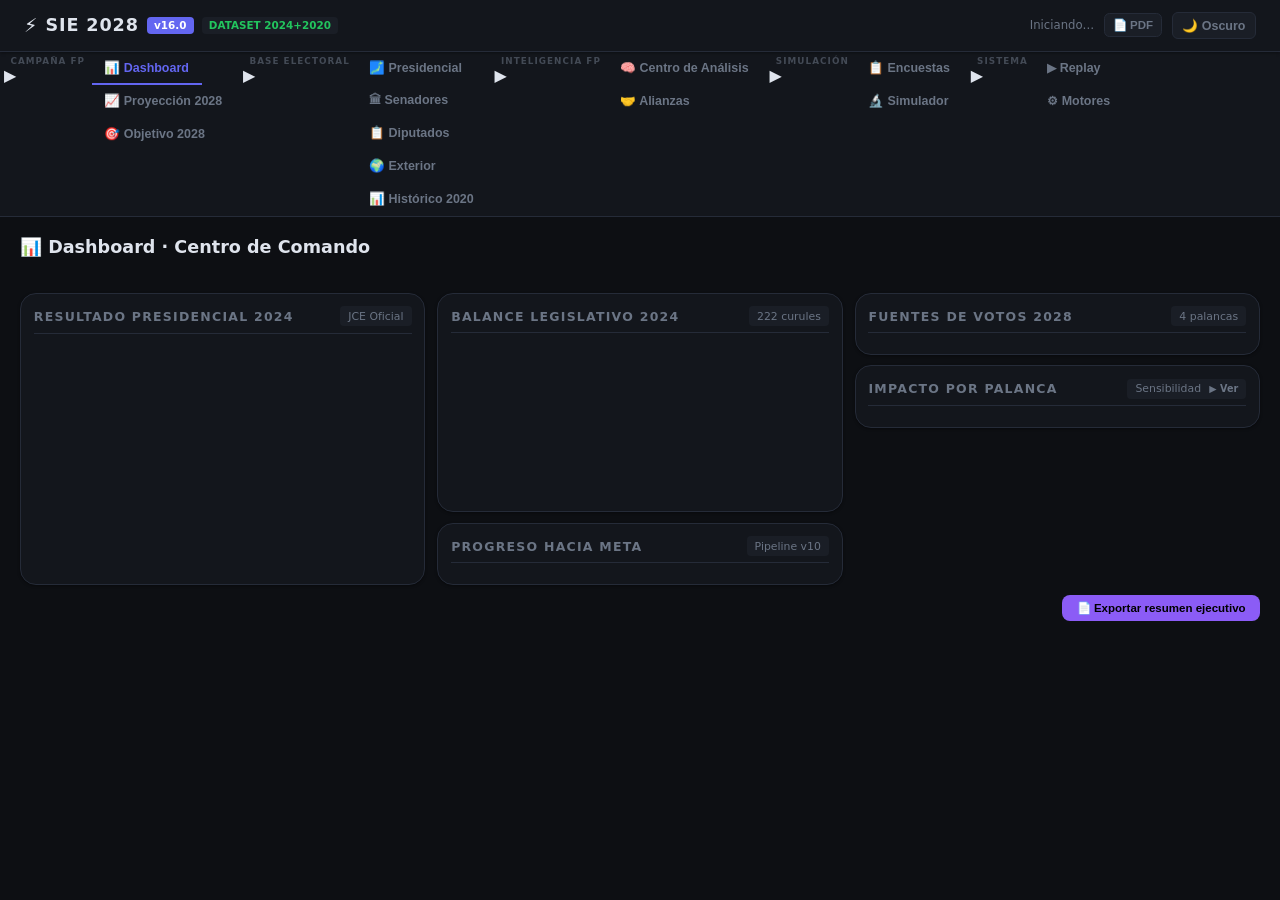
==== index.html @ 96a8cc4e "Add files via upload" ====
<!DOCTYPE html>
<html lang="es">
<head>
<meta charset="utf-8"/>
<meta name="viewport" content="width=device-width,initial-scale=1"/>
<title>SIE 2028 v12.0 · Sistema Inteligencia Electoral</title>
<link rel="stylesheet" href="./assets/css/styles.css"/>

  <style>
    .intel-panel { animation: fadeIn .2s ease; }
    @keyframes fadeIn { from { opacity:0; transform:translateY(4px); } to { opacity:1; transform:translateY(0); } }
    .dash-arr { font-size:.6rem; margin-left:.3rem; }
  </style>
</head>
<body>

<header class="topbar">
  <div class="brand">
    <span style="font-size:1.2rem">⚡</span>
    <span class="brand-name">SIE 2028</span>
    <span class="badge">v16.0</span>
    <span class="badge-ds">DATASET 2024+2020</span>
  </div>
  <div style="display:flex;gap:.6rem;align-items:center">
    <span id="sys-status" style="font-size:.73rem;color:var(--muted)">Iniciando…</span>
        <button onclick="window.siePDF&&window.siePDF()" title="Exportar resumen ejecutivo PDF" style="background:var(--bg3);border:1px solid var(--border);color:var(--muted);padding:.25rem .5rem;border-radius:.35rem;cursor:pointer;font-size:.72rem;font-weight:600;transition:all .15s" onmouseover="this.style.color='var(--fp)';this.style.borderColor='var(--fp)'" onmouseout="this.style.color='var(--muted)';this.style.borderColor='var(--border)'">📄 PDF</button>
    <button class="theme-toggle" id="btn-theme" onclick="toggleTheme()">🌙 Oscuro</button>
  </div>
</header>

<div class="app-shell">

<!-- NAV COLAPSABLE -->
<nav class="nav" id="main-nav">

  <div class="nav-group" id="grp-campana">
    <div class="nav-group-hdr" onclick="toggleGroup('grp-campana')">
      <span class="nav-group-label">Campaña FP</span>
      <span class="nav-arrow">▶</span>
    </div>
    <div class="nav-items">
      <button class="nav-btn active" data-view="dashboard">📊 Dashboard</button>
      <button class="nav-btn" data-view="proyeccion">📈 Proyección 2028</button>
      <button class="nav-btn" data-view="objetivo">🎯 Objetivo 2028</button>
    </div>
  </div>

  <div class="nav-group" id="grp-base">
    <div class="nav-group-hdr" onclick="toggleGroup('grp-base')">
      <span class="nav-group-label">Base Electoral</span>
      <span class="nav-arrow">▶</span>
    </div>
    <div class="nav-items">
      <button class="nav-btn" data-view="presidencial">🗾 Presidencial</button>
      <button class="nav-btn" data-view="senadores">🏛 Senadores</button>
      <button class="nav-btn" data-view="diputados">📋 Diputados</button>
      <button class="nav-btn" data-view="exterior">🌍 Exterior</button>
      <button class="nav-btn" data-view="historico">📊 Histórico 2020</button>
    </div>
  </div>

  <div class="nav-group" id="grp-intel">
    <div class="nav-group-hdr" onclick="toggleGroup('grp-intel')">
      <span class="nav-group-label">Inteligencia FP</span>
      <span class="nav-arrow">▶</span>
    </div>
    <div class="nav-items">
      <button class="nav-btn" data-view="inteligencia" data-itab="intel-transferencia">🧠 Centro de Análisis</button>
      <button class="nav-btn" data-view="alianzas">🤝 Alianzas</button>
    </div>
  </div>

  <div class="nav-group" id="grp-sim">
    <div class="nav-group-hdr" onclick="toggleGroup('grp-sim')">
      <span class="nav-group-label">Simulación</span>
      <span class="nav-arrow">▶</span>
    </div>
    <div class="nav-items">
      <button class="nav-btn" data-view="encuestas">📋 Encuestas</button>
      <button class="nav-btn" data-view="simulador">🔬 Simulador</button>
    </div>
  </div>

  <div class="nav-group" id="grp-sys">
    <div class="nav-group-hdr" onclick="toggleGroup('grp-sys')">
      <span class="nav-group-label">Sistema</span>
      <span class="nav-arrow">▶</span>
    </div>
    <div class="nav-items">
      <button class="nav-btn" data-view="replay">▶ Replay</button>
      <button class="nav-btn" data-view="motores">⚙ Motores</button>
    </div>
  </div>

</nav>

<main class="main">

<!-- ══════════════ CAMPAÑA FP ══════════════ -->

<!-- DASHBOARD -->
<div id="view-dashboard" class="view active">
  <div class="section-title">📊 Dashboard · Centro de Comando</div>
  <div id="dash-modelo-banner" style="margin-bottom:.6rem"></div>
  <div class="kpi-grid" id="kpi-section"></div>
  <!-- Fila principal: 3 columnas -->
  <div class="grid" style="grid-template-columns:1fr 1fr 1fr;gap:.75rem;margin-top:.6rem">
    <!-- Col 1: Resultado presidencial -->
    <div class="card" style="padding:.8rem">
      <div class="card-hdr" style="margin-bottom:.6rem;padding-bottom:.45rem">
        <span class="card-title">Resultado Presidencial 2024</span>
        <span class="card-badge">JCE Oficial</span>
      </div>
      <div id="pres-bar-list" class="bar-list"></div>
      <div id="nota-dash-pres"></div>
    </div>
    <!-- Col 2: Parlamento + Progreso -->
    <div style="display:flex;flex-direction:column;gap:.65rem">
      <div class="card" style="padding:.8rem">
        <div class="card-hdr" style="margin-bottom:.5rem;padding-bottom:.4rem">
          <span class="card-title">Balance Legislativo 2024</span>
          <span class="card-badge">222 curules</span>
        </div>
        <canvas id="parl-canvas" width="280" height="150" style="display:block;margin:0 auto"></canvas>
        <div id="parl-legend" style="display:flex;flex-wrap:wrap;gap:.3rem .65rem;justify-content:center;margin-top:.45rem"></div>
      </div>
      <div class="card" style="padding:.8rem;flex:1">
        <div class="card-hdr" style="margin-bottom:.5rem;padding-bottom:.4rem">
          <span class="card-title">Progreso hacia meta</span>
          <span class="card-badge">Pipeline v10</span>
        </div>
        <div id="dash-progreso"></div>
      </div>
    </div>
    <!-- Col 3: Palancas + Tornado colapsable -->
    <div style="display:flex;flex-direction:column;gap:.65rem">
      <div class="card" style="padding:.8rem">
        <div class="card-hdr" style="margin-bottom:.5rem;padding-bottom:.4rem">
          <span class="card-title">Fuentes de votos 2028</span>
          <span class="card-badge">4 palancas</span>
        </div>
        <div id="dash-palancas"></div>
      </div>
      <div class="card" style="padding:.8rem">
        <div class="card-hdr" style="margin-bottom:.5rem;padding-bottom:.4rem;cursor:pointer;user-select:none" onclick="(function(h){var t=document.getElementById('dash-tornado');var open=t.style.display!=='none';t.style.display=open?'none':'';h.querySelector('.dash-arr').textContent=open?'▶ Ver':'▼ Ocultar';})(this)">
          <span class="card-title">Impacto por palanca</span>
          <span class="card-badge" style="cursor:pointer">Sensibilidad <span class="dash-arr" style="font-weight:700">▶ Ver</span></span>
        </div>
        <div id="dash-tornado" style="display:none"></div>
        <div id="nota-dash-tornado"></div>
      </div>
    </div>
  </div>
  <!-- Botón exportar -->
  <div style="display:flex;justify-content:flex-end;margin-top:.65rem;gap:.5rem">
    <button onclick="window.siePDF&&window.siePDF()" style="background:var(--fp);color:#000;border:none;padding:.38rem .9rem;border-radius:var(--r);font-size:.72rem;font-weight:800;cursor:pointer;display:flex;align-items:center;gap:.35rem">
      📄 Exportar resumen ejecutivo
    </button>
  </div>
</div>

<!-- PROYECCIÓN 2028 -->
<div id="view-proyeccion" class="view">
  <div class="section-title">📈 Proyección Electoral 2028</div>
  <div class="card-desc" style="margin-bottom:.85rem;padding:.5rem .75rem;background:var(--bg2);border:1px solid var(--border);border-radius:var(--r);border-left:3px solid var(--accent);font-size:.76rem;color:var(--muted)">
    <strong style="color:var(--text)">Proyección canónica del sistema:</strong> La proyección válida es la del pipeline v10 (<code>pipe.proyeccion_nacional</code>), que integra Fundamentals + Swing histórico + Índice Pedersen + Normalización Panebianco + Encuestas Bayesianas cuando están activas. Los escenarios de participación son variaciones del escenario base.
  </div>
  <div style="display:flex;gap:.65rem;margin-bottom:.85rem;flex-wrap:wrap" id="proy-escenarios-row"></div>
  <div class="grid g2">
    <div class="card">
      <div class="card-hdr"><span class="card-title">Proyección nacional</span><span class="card-badge">Fundamentals + Swing + Normalización</span></div>
      <div class="card-desc">Resultado proyectado por partido para las elecciones de 2028. Incorpora fatiga de incumbencia (-2pp PRM), swing histórico ponderado y madurez organizativa FP.</div>
      <div id="proy-fundamentals"></div>
      <div id="nota-proy-fundamentals"></div>
    </div>
    <div class="card">
      <div class="card-hdr"><span class="card-title">Swing 2020→2024 por partido</span><span class="card-badge">Variación histórica</span></div>
      <div class="card-desc">Cambio en puntos porcentuales entre 2020 y 2024. El 35% de este swing se aplica como proyección hacia 2028.</div>
      <div id="proy-swing"></div>
    </div>
  </div>
  <div class="card" style="margin-top:.85rem">
    <div class="card-hdr"><span class="card-title">Mapa competitividad provincial 2028</span><span class="card-badge">Pedersen + Factor local</span></div>
    <div style="display:flex;flex-wrap:wrap;gap:.4rem;padding:.4rem .6rem;background:var(--bg3);border-bottom:1px solid var(--border);font-size:.65rem">
      <span style="font-weight:700;color:var(--muted);align-self:center">Semáforo:</span>
      <span style="padding:.12rem .4rem;border-radius:.2rem;background:#15803d22;color:#15803d;font-weight:700">🟢 Consolidado · FP gana por margen cómodo (&gt;10pp)</span>
      <span style="padding:.12rem .4rem;border-radius:.2rem;background:#d9770622;color:#d97706;font-weight:700">🟡 Competitivo · margen 3-10pp o FP cercano</span>
      <span style="padding:.12rem .4rem;border-radius:.2rem;background:#dc262622;color:#dc2626;font-weight:700">🔴 En riesgo · FP pierde o margen &lt;3pp</span>
      <span style="padding:.12rem .4rem;border-radius:.2rem;background:#1e40af22;color:#1e40af;font-weight:700">🔵 PRM sólido · margen &gt;15pp para PRM</span>
    </div>
    <div class="card-desc">Proyección FP en cada provincia para 2028. Integra volatilidad local (Índice Pedersen), factor de penetración territorial y swing diferenciado. 🟢 Alta confianza · 🟡 Media · 🔴 Estimado con datos limitados.</div>
    <div id="proy-territorial" class="card-scroll"></div>
  </div>
  <div class="grid g3" style="margin-top:.85rem">
    <div class="card">
      <div class="card-hdr"><span class="card-title">Senadores proyectados 2028</span><span class="card-badge">32 provincias</span></div>
      <div id="proy-sen-territorial" class="card-scroll-md"></div>
    </div>
    <div class="card">
      <div class="card-hdr"><span class="card-title">Diputados proyectados 2028</span><span class="card-badge">45 circunscripciones</span></div>
      <div id="proy-dip-territorial" class="card-scroll-md"></div>
    </div>
    <div class="card">
      <div class="card-hdr"><span class="card-title">Crecimiento del padrón</span><span class="card-badge">CAGR 2016→2028</span></div>
      <div class="card-desc">Proyección de nuevos electores inscritos. Afecta la meta absoluta de votos.</div>
      <div id="proy-padron"></div>
    </div>
  </div>
</div>

<!-- OBJETIVO 2028 -->
<div id="view-objetivo" class="view">
  <div class="section-title">🎯 Objetivo Electoral 2028</div>
  <div class="level-selector" id="obj-nivel-bar">
    <span class="level-label">Nivel:</span>
    <button class="level-btn active" data-level="presidencial">Presidencial</button>
    <button class="level-btn" data-level="senadores">Senadores</button>
    <button class="level-btn" data-level="diputados">Diputados</button>
  </div>
  <div class="kpi-grid" id="obj-kpis"></div>
    <div id="nota-objetivo"></div>
  <div class="grid g2" style="margin-bottom:.85rem">
    <div class="card">
      <div class="card-hdr"><span class="card-title">Meta y escenarios</span><span class="card-badge">Motor M21</span></div>
      <div class="card-desc">Votos necesarios para ganar en primera vuelta (50.1%) según padrón proyectado 2028. Los escenarios varían por participación electoral.</div>
      <div id="obj-meta-detalle"></div>
    </div>
    <div class="card">
      <div class="card-hdr"><span class="card-title">Ruta mínima de victoria</span><span class="card-badge">Motor M20 · Provincias clave</span></div>
      <div class="card-desc">Combinación mínima de provincias para alcanzar la meta. Ordenadas por acumulación de votos proyectados.</div>
      <div id="obj-ruta" class="card-scroll-md"></div>
    </div>
  </div>
  <div class="grid g2">
    <div class="card">
      <div class="card-hdr"><span class="card-title">Fuentes de votos adicionales</span><span class="card-badge">4 palancas cuantificadas</span></div>
      <div class="card-desc">Las 4 fuentes identificadas por el motor para cerrar el gap electoral. Cada cifra es un estimado basado en datos 2024.</div>
      <div id="obj-palancas"></div>
    </div>
    <div class="card">
      <div class="card-hdr"><span class="card-title">Ranking de prioridad estratégica</span><span class="card-badge">Motor M22 · Score compuesto</span></div>
      <div class="card-desc">Provincias ordenadas por retorno de inversión estratégica. Score = Pivot(40%) + Gap(30%) + Probabilidad(30%).</div>
      <div id="obj-prioridad" class="card-scroll-md"></div>
    </div>
  </div>
</div>

<!-- ══════════════ BASE ELECTORAL ══════════════ -->

<div id="view-presidencial" class="view">
  <div class="section-title">🗾 Resultados Presidenciales 2024</div>
  <div class="kpi-grid" id="pres-kpis"></div>
  <div class="grid g2">
    <div class="card">
      <div class="card-hdr"><span class="card-title">Por bloque electoral</span><span class="card-badge">JCE Oficial · Con alianzas</span></div>
      <div id="pres-blocs-bars" class="bar-list"></div>
      <div id="nota-pres-barras"></div>
    </div>
    <div class="card">
      <div class="card-hdr"><span class="card-title">Estadísticas del proceso</span></div>
      <div id="pres-stats"></div>
    </div>
  </div>
  <div class="card" style="margin-top:.85rem">
    <div class="card-hdr"><span class="card-title">Por partido individual</span><span class="card-badge">Sin agrupar por alianza</span></div>
    <div id="pres-all-parties" class="card-scroll"></div>
  </div>
  <!-- Desglose por provincia -->
  <div class="card" style="margin-top:.85rem">
    <div class="card-hdr" style="cursor:pointer;user-select:none" onclick="togglePresDesglose('prov')">
      <span class="card-title">📍 Resultados por provincia</span>
      <span class="card-badge" id="pres-prov-badge">▶ Expandir · 32 provincias</span>
    </div>
    <div id="pres-prov-panel" style="display:none">
      <div class="prov-grid" id="pres-prov-grid"></div>
    </div>
  </div>
  <!-- Desglose por municipio -->
  <div class="card" style="margin-top:.65rem">
    <div class="card-hdr" style="cursor:pointer;user-select:none" onclick="togglePresDesglose('muni')">
      <span class="card-title">🏘 Resultados por municipio</span>
      <span class="card-badge" id="pres-muni-badge">▶ Expandir · 158 municipios</span>
    </div>
    <div id="pres-muni-panel" style="display:none">
      <div style="padding:.5rem .75rem;background:var(--bg3);border-bottom:1px solid var(--border);display:flex;gap:.5rem;align-items:center;flex-wrap:wrap">
        <span style="font-size:.7rem;color:var(--muted);font-weight:600">Filtrar por provincia:</span>
        <select id="pres-muni-filter" onchange="renderPresidencialMuniFiltered()" style="background:var(--bg2);border:1px solid var(--border);color:var(--text);padding:.2rem .5rem;border-radius:.3rem;font-size:.72rem">
          <option value="">Todas (158)</option>
        </select>
      </div>
      <div id="pres-muni-grid" class="card-scroll"></div>
    </div>
  </div>
</div>

<div id="view-senadores" class="view">
  <div class="section-title">🏛 Senadores 2024 — 32 Provincias</div>
  <div class="kpi-grid" id="sen-kpis"></div>
    <div id="nota-sen-grid"></div>
  <div class="tab-bar" id="sen-tab-bar">
    <button class="tab-btn active" data-tab="sen-tab-real">Por partido real</button>
    <button class="tab-btn" data-tab="sen-tab-coal">Por bloque coalición</button>
  </div>
  <div id="sen-tab-real" class="tab-panel active">
    <div class="prov-grid" id="sen-prov-grid"></div>
  </div>
  <div id="sen-tab-coal" class="tab-panel">
    <div id="sen-coal-detail"></div>
  </div>
</div>

<div id="view-diputados" class="view">
  <div class="section-title">📋 Diputados 2024 — D'Hondt</div>
  <div class="kpi-grid" id="dip-kpis"></div>
    <div id="nota-dip"></div>
  <div class="grid g2">
    <div class="card">
      <div class="card-hdr"><span class="card-title">Curules por partido</span><span class="card-badge">178+5+7=190</span></div>
      <div id="dip-bar-list" class="bar-list"></div>
    </div>
    <div class="card">
      <div class="card-hdr"><span class="card-title">Exterior + Lista Nacional</span></div>
      <div id="ext-detail"></div>
      <div class="divider"></div>
      <div id="nat-detail"></div>
    </div>
  </div>
  <div class="card" style="margin-top:.85rem">
    <div class="card-hdr"><span class="card-title">Por circunscripción</span><span class="card-badge">D'Hondt · umbral 2%</span></div>
    <div id="dip-circ-grid" class="card-scroll"></div>
  </div>
</div>

<div id="view-exterior" class="view">
  <div class="section-title">🌍 Voto Exterior 2024</div>
  <div class="kpi-grid" id="ext-kpis"></div>
  <div class="card" style="margin-top:.85rem">
    <div class="card-hdr"><span class="card-title">3 Circunscripciones del Exterior</span><span class="card-badge">863,784 inscritos</span></div>
    <div id="ext-circs"></div>
  </div>
</div>

<div id="view-historico" class="view">
  <div class="section-title">📊 Histórico 2020 — Comparativa</div>
  <div class="card-desc" style="margin-bottom:.85rem;padding:.5rem .75rem;background:var(--bg2);border:1px solid var(--border);border-radius:var(--r);border-left:3px solid var(--gold);font-size:.75rem;color:var(--muted)">
    <strong style="color:var(--text)">Nota metodológica:</strong> Los resultados 2024 incluyen alianzas electorales agrupadas por bloque. Los resultados 2020 se muestran por partido individual (alianzas 2020 estaban en formación, no son directamente comparables a las de 2024).
  </div>
  <div class="kpi-grid" id="hist-kpis"></div>
  <div class="grid g2" style="margin-top:.85rem">
    <div class="card">
      <div class="card-hdr"><span class="card-title">Presidencial 2020</span><span class="card-badge">JCE Oficial · Sin alianzas</span></div>
      <div id="hist-pres-bars" class="bar-list"></div>
    </div>
    <div class="card">
      <div class="card-hdr"><span class="card-title">Curules 2020 vs 2024</span><span class="card-badge">Comparativo legislativo</span></div>
      <div id="hist-curules-comp"></div>
    </div>
  </div>
  <div class="card" style="margin-top:.85rem">
    <div class="card-hdr"><span class="card-title">Swing presidencial por provincia</span><span class="card-badge">Δ puntos porcentuales 2020→2024</span></div>
    <div class="card-desc">Cambio en el apoyo a cada partido entre 2020 y 2024 por provincia. Positivo = ganó terreno. Negativo = perdió terreno.</div>
    <div id="hist-swing-grid" class="card-scroll"></div>
  </div>
  <div class="card" style="margin-top:.85rem">
    <div class="card-hdr"><span class="card-title">Senadores 2020</span><span class="card-badge">PRM: 25 · PLD: 7</span></div>
    <div class="prov-grid" id="hist-sen-grid"></div>
  </div>
</div>

<!-- ══════════════ INTELIGENCIA FP ══════════════ -->

<div id="view-inteligencia" class="view">
  <div class="section-title">🧠 Inteligencia FP — Centro de Análisis</div>
  <!-- Tabs internos -->
  <div class="tab-bar" id="intel-tab-bar" style="margin-bottom:.8rem">
    <button class="tab-btn active" data-itab="intel-transferencia">🔄 Transferencia</button>
    <button class="tab-btn" data-itab="intel-potencial">🎯 Potencial</button>
    <button class="tab-btn" data-itab="intel-movilizacion">🚀 Movilización</button>
    <button class="tab-btn" data-itab="intel-oportunidades">💡 Oportunidades</button>
  </div>

  <!-- TAB: Transferencia -->
  <div id="intel-transferencia" class="intel-panel">
    <div class="kpi-grid" id="transf-kpis"></div>
    <div id="nota-transferencia"></div>
    <div class="card">
      <div class="card-hdr"><span class="card-title">Estado por provincia</span><span class="card-badge">Factor variable · Aldrich 1995</span></div>
      <div class="tab-bar" id="transf-tabs"></div>
      <div id="transf-pres" class="card-scroll"></div>
      <div id="transf-sen" class="card-scroll" style="display:none"></div>
      <div id="transf-dip" class="card-scroll" style="display:none"></div>
    </div>
  </div>

  <!-- TAB: Potencial -->
  <div id="intel-potencial" class="intel-panel" style="display:none">
    <div class="level-selector" id="pot-level-bar">
      <span class="level-label">Nivel:</span>
      <button class="level-btn active" data-level="presidencial">Presidencial</button>
      <button class="level-btn" data-level="senadores">Senadores</button>
      <button class="level-btn" data-level="diputados">Diputados</button>
    </div>
    <div class="kpi-grid" id="pot-kpis"></div>
    <div id="nota-potencial"></div>
    <div class="card">
      <div class="card-hdr"><span class="card-title">Ranking de prioridad ofensiva — FP</span><span class="card-badge">Score compuesto · Motor M22</span></div>
      <div style="font-size:.69rem;color:var(--muted);padding:.3rem .5rem;background:var(--bg3);border-radius:var(--r);margin-bottom:.4rem">
        <strong style="color:var(--text)">Presidencial:</strong> tabla interactiva (clic en encabezado para ordenar) · 
        <strong style="color:var(--text)">Senadores/Diputados:</strong> tarjetas ordenadas por factibilidad (Alta → Media → Baja)
      </div>
      <div id="potencial-lista" class="card-scroll"></div>
    </div>
  </div>

  <!-- TAB: Movilización -->
  <div id="intel-movilizacion" class="intel-panel" style="display:none">
    <div class="level-selector" id="mov-controls">
      <span class="level-label">Partido:</span>
      <button class="level-btn active" data-partido="FP">FP</button>
      <button class="level-btn" data-partido="PRM">PRM</button>
      <button class="level-btn" data-partido="PLD">PLD</button>
      <span class="level-label" style="margin-left:.5rem">Nivel:</span>
      <button class="level-btn active" data-nivel="presidencial">Presidencial</button>
      <button class="level-btn" data-nivel="senadores">Senadores</button>
      <button class="level-btn" data-nivel="diputados">Diputados</button>
    </div>
    <div class="kpi-grid" id="mov-kpis"></div>
    <div id="nota-movilizacion"></div>
    <div class="card">
      <div class="card-hdr"><span class="card-title" id="mov-card-title">Provincias recuperables</span><span class="card-badge">Leighley &amp; Nagler 2013</span></div>
      <div id="movilizacion-list" class="card-scroll"></div>
      <div id="mov-resumen" style="margin-top:.75rem"></div>
    </div>
  </div>

  <!-- TAB: Oportunidades -->
  <div id="intel-oportunidades" class="intel-panel" style="display:none">
    <div class="kpi-grid" id="opp-kpis"></div>
    <div id="nota-oportunidades"></div>
    <div class="grid g2">
      <div class="card">
        <div class="card-hdr"><span class="card-title">Provincias por nivel de oportunidad</span><span class="card-badge">Score motor · Proyección 2028</span></div>
        <div id="opp-lista" class="card-scroll"></div>
      </div>
      <div class="card">
        <div class="card-hdr"><span class="card-title">Provincias ya ganadas — Consolidar</span><span class="card-badge">Defensa del territorio</span></div>
        <div id="opp-ganadas" class="card-scroll"></div>
      </div>
    </div>
  </div>
</div>

<!-- Vistas legacy vacías para compatibilidad con nav routing -->
<!-- Legacy views consolidated into view-inteligencia (Centro de Análisis) -->

<div id="view-alianzas" class="view">
  <div class="section-title">🤝 Alianzas Electorales</div>
  <div class="kpi-grid" id="alianzas-kpis"></div>
    <div id="nota-alianzas"></div>
  <div style="background:var(--bg3);border:1px solid var(--border);border-radius:var(--r);padding:.55rem .8rem;margin-bottom:.65rem;font-size:.73rem;color:var(--muted)">
    <strong style="color:var(--text)">Cómo leer estas tablas:</strong> Cada tab muestra el impacto de la alianza FP+PLD en ese nivel. 
    <strong>Margen</strong> = diferencia FP+PLD vs PRM en puntos porcentuales (positivo = oposición gana). 
    <strong>VOLTEA</strong> = la alianza invierte el resultado. 
    Para Diputados, el impacto se mide en curules (D'Hondt) no en % de voto.
  </div>
  <div class="tab-bar" id="alianzas-tab-bar">
    <button class="tab-btn active" data-tab="al-pres">Presidencial</button>
    <button class="tab-btn" data-tab="al-sen">Senadores</button>
    <button class="tab-btn" data-tab="al-dip">Diputados</button>
  </div>
  <div id="al-pres" class="tab-panel active">
    <div class="grid g2">
      <div class="card">
        <div class="card-hdr"><span class="card-title">Valor por provincia</span><span class="card-badge">Retención 80.9%</span></div>
        <div class="card-desc">Ganancia neta de votos que aporta la alianza FP+PLD en cada provincia a nivel presidencial. Basado en retención histórica 80.9%.</div>
        <div id="al-pres-lista" class="card-scroll"></div>
      </div>
      <div class="card">
        <div class="card-hdr"><span class="card-title">¿Quién debe encabezar la Alianza FP+PLD?</span><span class="card-badge">Cox 1997 · Golder 2006</span></div>
        
        <div id="al-encabezado"></div>
        <div class="divider"></div>
        <div class="card-title" style="margin-bottom:.5rem">Provincias que voltea la alianza</div>
        <div id="al-pres-voltea" class="card-scroll-md"></div>
      </div>
    </div>
  </div>
  <div id="al-sen" class="tab-panel">
    <div class="grid g2">
      <div class="card">
        <div class="card-hdr"><span class="card-title">Alianza FP+PLD · Senadores</span><span class="card-badge">32 provincias</span></div>
        <div class="card-desc">Impacto de la alianza en cada provincia a nivel senatorial. Considera los bloques de coalición reales de 2024.</div>
        <div id="al-sen-lista" class="card-scroll"></div>
      </div>
      <div class="card">
        <div class="card-hdr"><span class="card-title">Provincias que voltea · Senadores</span></div>
        <div id="al-sen-voltea" class="card-scroll"></div>
      </div>
    </div>
  </div>
  <div id="al-dip" class="tab-panel">
    <div class="grid g2">
      <div class="card">
        <div class="card-hdr"><span class="card-title">Alianza FP+PLD · Diputados</span><span class="card-badge">Por provincia</span></div>
        <div class="card-desc">Impacto estimado de la alianza en curules de diputados por provincia. El cálculo D'Hondt es aproximado a nivel provincial.</div>
        <div id="al-dip-lista" class="card-scroll"></div>
      </div>
      <div class="card">
        <div class="card-hdr"><span class="card-title">Impacto en curules proyectados</span></div>
        <div id="al-dip-voltea" class="card-scroll"></div>
      </div>
    </div>
  </div>
  <div class="metodo-block" style="margin-top:.5rem">
    <button class="metodo-toggle" onclick="toggleMetodo(this)">📐 Metodología</button>
    <div class="metodo-body">Cox (1997) Making Votes Count. Golder (2006) The Logic of Pre-Electoral Coalition Formation. Retención provincial = RETENCION_EFECTIVA × (0.85 + 0.15 × compatibilidad). Compatibilidad = min(1, FP_2024/PLD_2024). Rango retención: 65%–92%. Encabeza la alianza: partido con mayor penetración territorial en provincias donde la alianza es necesaria para ganar (no necesariamente mayor votación nacional).</div>
  </div>
</div>

<!-- ══════════════ SIMULACIÓN ══════════════ -->

<div id="view-encuestas" class="view">
  <div class="section-title">📋 Encuestas — Calibración del Modelo</div>
  <div id="enc-estado-banner" style="margin-bottom:.85rem"></div>
  <div class="grid g2">
    <div class="card">
      <div class="card-hdr"><span class="card-title">Estado del modelo</span><span class="card-badge">Silver/FiveThirtyEight</span></div>
      <div class="card-desc">El modelo usa dos tipos de encuesta con efectos distintos. <strong>Intención candidato</strong>: afecta la proyección presidencial (Bayesiano 80/20 a 26+ meses). <strong>Simpatía partidaria</strong>: afecta la proyección legislativa (curules). Son distintas porque la simpatía de partido puede ser mayor que la intención de voto por un candidato específico (efecto voto útil, Duverger 1954).</div>
      <div id="enc-estado-detalle"></div>
    </div>
    <div class="card">
      <div class="card-hdr"><span class="card-title">Cargar encuesta manual</span><span class="card-badge">Recalibra el modelo al añadir</span></div>
      <div id="enc-form"></div>
    </div>
  </div>

  <!-- TRACKING CHART -->
  <div class="card" style="margin-top:.85rem">
    <div class="card-hdr">
      <span class="card-title">📈 Tracking de Tendencias</span>
      <span class="card-badge">Evolución temporal vs resultado 2024</span>
    </div>
    <div class="card-desc">Línea sólida = intención de candidato · Línea punteada = simpatía partidaria · Líneas horizontales = resultado real 2024 (referencia JCE)</div>
    <div id="enc-tracking-chart" style="position:relative;height:260px;margin:.6rem 0 .3rem"></div>
    <div id="enc-tracking-legend" style="display:flex;gap:1.2rem;flex-wrap:wrap;font-size:.7rem;margin-top:.5rem;padding:.4rem 0;border-top:1px solid var(--border)"></div>
    <div id="enc-tracking-tabla" style="margin-top:.8rem;overflow-x:auto"></div>
  </div>

  <div class="card" style="margin-top:.85rem">
    <div class="card-hdr"><span class="card-title">Encuestas activas</span><span class="card-badge">Ponderadas por tiempo · calidad · muestra</span></div>
    <div class="card-desc">Las encuestas más recientes tienen mayor peso (decaimiento exponencial λ=0.015). La calidad A+ duplica el peso base. El efecto en el modelo se muestra al lado de cada encuesta.</div>
    <div id="enc-lista" class="card-scroll-md"></div>
  </div>
  <div class="card" style="margin-top:.85rem">
    <div class="card-hdr"><span class="card-title">Cargar desde archivo JSON</span><span class="card-badge">convertir_encuestas.py</span></div>
    <div id="enc-json-loader"></div>
    <div class="metodo-block">
      <button class="metodo-toggle" onclick="toggleMetodo(this)">📐 Metodología</button>
      <div class="metodo-body">Silver (2014) FiveThirtyEight pollster ratings. Peso = calidad_peso × n_peso × decaimiento_temporal. Decaimiento: e^(-λ×días), λ=0.015. Pesos calidad: A+=2.0, A=1.5, B=1.0, C=0.6, D=0.3. Integración Bayesiana: resultado_final = 0.80 × fundamentals + 0.20 × encuesta_ponderada (a 26+ meses). El peso de encuestas escala con el tiempo hacia la elección. Intención candidato ≠ simpatía partidaria: brecha típica 4-5pp (efecto voto útil, Duverger 1954).</div>
    </div>
  </div>
</div>

<div id="view-simulador" class="view">
  <div class="section-title">🔬 Simulador Electoral 2028</div>
  <div class="level-selector" id="sim-nivel-bar">
    <span class="level-label">Nivel:</span>
    <button class="level-btn active" data-level="presidencial">Presidencial</button>
    <button class="level-btn" data-level="senadores">Senadores</button>
    <button class="level-btn" data-level="diputados">Diputados</button>
  </div>
  <div class="kpi-grid" id="sim-kpis"></div>
    <div id="nota-simulador"></div>
  <div class="sim-grid">
    <div>
      <div class="card" style="margin-bottom:.85rem">
        <div class="card-hdr"><span class="card-title">Intención de voto (%)</span><span class="card-badge">Suma debe ser 100%</span></div>
        <div class="card-desc">Ajusta el porcentaje de cada partido. El sistema <strong>bloquea</strong> si la suma supera 100% — reduce otro partido antes de subir este. Los valores por defecto vienen de la proyección actual del modelo.</div>
        <div id="sim-sliders" class="slider-group"></div>
        <div id="sim-total-indicator" class="sim-total-bar sim-total-ok" style="margin-top:.65rem">✓ Total: 100%</div>
      </div>
      <div class="card" style="margin-bottom:.85rem">
        <div class="card-hdr"><span class="card-title">Configurar alianzas</span><span class="card-badge">Retención real por pareja</span></div>
        <div class="card-desc">Selecciona qué partidos forman alianza. La retención no es 100%: parte del voto PLD no migrará a FP. El motor usa 80.9% de retención histórica ajustada por provincia.</div>
        <div id="sim-alianza-config"></div>
      </div>
      <div class="card">
        <div class="card-hdr"><span class="card-title">Variables del escenario</span></div>
        <div style="display:grid;grid-template-columns:1fr 1fr;gap:.5rem">
          <div>
            <div style="font-size:.66rem;color:var(--muted);margin-bottom:.2rem">Participación 2028 (%)</div>
            <input type="number" id="sim-participacion" min="35" max="80" value="54" onchange="runSimulation()">
          </div>
          <div>
            <div style="font-size:.66rem;color:var(--muted);margin-bottom:.2rem">Encuestas activas</div>
            <select id="sim-usar-enc" onchange="runSimulation()">
              <option value="no">No usar</option>
              <option value="si">Integrar (peso 40%)</option>
            </select>
          </div>
          <div>
            <div style="font-size:.66rem;color:var(--muted);margin-bottom:.2rem">Territorio específico</div>
            <select id="sim-territorio" onchange="runSimulation()">
              <option value="">Nacional</option>
            </select>
          </div>
          <div>
            <div style="font-size:.66rem;color:var(--muted);margin-bottom:.2rem">Incluir nuevos electores</div>
            <select id="sim-nuevos-el" onchange="runSimulation()">
              <option value="no">No</option>
              <option value="si">Sí (+342K proyectados)</option>
            </select>
          </div>
        </div>
        <div style="display:grid;grid-template-columns:1fr 1fr;gap:.5rem;margin-top:.6rem">
          <button id="btn-simular" style="background:var(--fp);color:#fff;border:none;padding:.5rem;border-radius:var(--r);font-weight:700;cursor:pointer">▶ Simular</button>
          <button id="btn-sim-reset" style="background:var(--bg3);color:var(--muted);border:1px solid var(--border);padding:.5rem;border-radius:var(--r);font-weight:700;cursor:pointer">↺ Valores del modelo</button>
        </div>
      </div>
    </div>
    <div>
      <div class="card" style="margin-bottom:.85rem">
        <div class="card-hdr"><span class="card-title">Resultado proyectado</span><span class="card-badge" id="sim-escenario-badge">Presidencial</span></div>
        <div id="sim-results"><p class="text-muted text-sm">Ajusta los sliders y presiona Simular.</p></div>
        <div id="sim-curules" style="display:none;margin-top:.65rem;padding-top:.65rem;border-top:1px solid var(--border)"></div>
      </div>
      <div class="card">
        <div class="card-hdr"><span class="card-title">Análisis del escenario</span></div>
        <div id="sim-pres-analysis"></div>
      </div>
    </div>
  </div>
  <div class="metodo-block" style="margin-top:.5rem">
    <button class="metodo-toggle" onclick="toggleMetodo(this)">📐 Metodología</button>
    <div class="metodo-body">D'Hondt con umbral 2% (Ley Electoral RD 275-97, Art. 68). Alianza: retención 80.9% histórica (auditoría v10.1). Bloqueo duro a 100% — sin redistribución automática para preservar intención del usuario. Participación afecta votos absolutos pero no los porcentajes relativos. Territorio: proyección local usa swing diferenciado por Índice Pedersen provincial. Encuestas: integración Bayesiana 60% modelo / 40% encuesta.</div>
  </div>
</div>

<!-- ══════════════ SISTEMA ══════════════ -->

<div id="view-replay" class="view">
  <div class="section-title">▶ Replay Electoral</div>
  <div class="grid g2" style="margin-bottom:.85rem">
    <div class="card"><div class="card-hdr"><span class="card-title">Verificaciones 2024</span><span class="card-badge">10 checkpoints JCE</span></div><div id="replay-checks"></div></div>
    <div class="card"><div class="card-hdr"><span class="card-title">Resumen 2024</span></div><div id="replay-summary"></div></div>
  </div>
  <div id="replay-2020"></div>
</div>

<div id="view-motores" class="view">
  <div class="section-title">⚙ Estado de Motores — SIE 2028 v10.2</div>
  <div class="grid g2">
    <div class="card"><div class="card-hdr"><span class="card-title">Activos</span></div><div id="motores-on" class="card-scroll"></div></div>
    <div class="card"><div class="card-hdr"><span class="card-title">Inactivos</span></div><div id="motores-off"></div></div>
  </div>
  <div class="card" style="margin-top:.85rem"><div class="card-hdr"><span class="card-title">Datasets</span></div><div id="datasets-status"></div></div>
  <div class="card" style="margin-top:.85rem"><div class="card-hdr"><span class="card-title">Referencias metodológicas</span></div><div id="metodologia-refs"></div></div>
</div>

</main>
</div><!-- /app-shell -->

<script src="./app.js"></script>
<script>
// Nav colapsable
function toggleGroup(groupId) {
  var grp = document.getElementById(groupId);
  var hdr = grp.querySelector('.nav-group-hdr');
  var items = grp.querySelector('.nav-items');
  var isOpen = hdr.classList.contains('open');
  // Colapsar todos
  document.querySelectorAll('.nav-group-hdr').forEach(function(h){ h.classList.remove('open'); });
  document.querySelectorAll('.nav-items').forEach(function(i){ i.classList.remove('open'); });
  // Abrir si estaba cerrado
  if (!isOpen) { hdr.classList.add('open'); items.classList.add('open'); }
}

// Routing: clic en nav-btn
document.getElementById('main-nav').addEventListener('click', function(e) {
  var btn = e.target.closest('.nav-btn');
  if (!btn) return;
  var id = btn.dataset.view;
  if (!id) return;
  // Active state
  document.querySelectorAll('.nav-btn').forEach(function(b){ b.classList.remove('active'); });
  btn.classList.add('active');
  // Show view
  document.querySelectorAll('.view').forEach(function(v){ v.classList.remove('active'); });
  var el = document.getElementById('view-' + id);
  if (el) el.classList.add('active');
  // Abrir grupo correcto
  var grpMap = {
    dashboard:'grp-campana', proyeccion:'grp-campana', objetivo:'grp-campana',
    presidencial:'grp-base', senadores:'grp-base', diputados:'grp-base', exterior:'grp-base', historico:'grp-base',
    inteligencia:'grp-intel', alianzas:'grp-intel',
    encuestas:'grp-sim', simulador:'grp-sim',
    replay:'grp-sys', motores:'grp-sys'
  };
  var grpId = grpMap[id];
  if (grpId) {
    document.querySelectorAll('.nav-group-hdr').forEach(function(h){ h.classList.remove('open'); });
    document.querySelectorAll('.nav-items').forEach(function(i){ i.classList.remove('open'); });
    var grpEl = document.getElementById(grpId);
    if (grpEl) {
      grpEl.querySelector('.nav-group-hdr').classList.add('open');
      grpEl.querySelector('.nav-items').classList.add('open');
    }
  }
  // Activar tab correcto si es vista inteligencia
  if (id==='inteligencia') {
    var itab = btn.dataset.itab;
    if (itab) {
      var ibar = document.getElementById('intel-tab-bar');
      if(ibar){
        ibar.querySelectorAll('.tab-btn').forEach(function(b){ b.classList.remove('active'); });
        var itabBtn = ibar.querySelector('[data-itab="'+itab+'"]');
        if(itabBtn) itabBtn.classList.add('active');
      }
      document.querySelectorAll('.intel-panel').forEach(function(p){ p.style.display='none'; });
      var ipanel = document.getElementById(itab);
      if(ipanel) ipanel.style.display='';
    }
  }
  // Render
  try {
    if (id==='dashboard')     renderDashboard();
    if (id==='proyeccion')    { if(!window._proyInit) initProyeccion(); else renderProyeccion(); }
    if (id==='objetivo')      renderObjetivo();
    if (id==='presidencial')  renderPresidencial();
    if (id==='senadores')     renderSenadores();
    if (id==='diputados')     renderDiputados();
    if (id==='exterior')      renderExterior();
    if (id==='historico')     renderHistorico();
    if (id==='inteligencia') {
      var itabR = btn.dataset.itab || 'intel-transferencia';
      if(itabR==='intel-transferencia') renderTransferencia();
      if(itabR==='intel-potencial')     renderPotencial();
      if(itabR==='intel-movilizacion')  renderMovilizacion();
      if(itabR==='intel-oportunidades') renderOportunidades();
    }
    if (id==='alianzas')      renderAlianzas();
    if (id==='encuestas')     renderEncuestas();
    if (id==='simulador')     { if(!window._simInit) initSimulador(); else runSimulation(); }
    if (id==='replay')        renderReplay();
    if (id==='motores')       renderMotores();
  } catch(err) {
    console.error('SIE nav error ['+id+']:', err.message, err.stack);
    if (el) el.insertAdjacentHTML('afterbegin',
      '<div style="background:#1F0D0D;border:1px solid var(--red);border-radius:var(--r);padding:.75rem;margin-bottom:.75rem;font-size:.75rem;font-family:monospace">'+
      '<span style="color:var(--red);font-weight:700">⚠ Error en vista ['+id+']: </span>'+
      '<span style="color:#fca5a5">'+err.message+'</span></div>');
  }
});

// Tabs (genérico)
document.addEventListener('click', function(e) {
  var btn = e.target.closest('.tab-btn');
  if (!btn) return;
  var bar = btn.closest('.tab-bar');
  if (!bar) return;
  bar.querySelectorAll('.tab-btn').forEach(function(b){ b.classList.remove('active'); });
  btn.classList.add('active');
  var target = btn.dataset.tab;
  var view = btn.closest('.view');
  if (view) view.querySelectorAll('.tab-panel').forEach(function(p){ p.classList.remove('active'); });
  var panel = document.getElementById(target);
  if (panel) panel.classList.add('active');
  // Intel FP tabs
  if (btn.dataset.itab) {
    document.querySelectorAll('.intel-panel').forEach(function(p){ p.style.display='none'; });
    var ip = document.getElementById(btn.dataset.itab);
    if(ip) ip.style.display='';
    var itabR2 = btn.dataset.itab;
    try {
      if(itabR2==='intel-transferencia') renderTransferencia();
      if(itabR2==='intel-potencial')     renderPotencial();
      if(itabR2==='intel-movilizacion')  renderMovilizacion();
      if(itabR2==='intel-oportunidades') renderOportunidades();
    } catch(e){ console.warn('intel tab render:', e.message); }
    return;
  }
  // Re-render alianzas tab si aplica
  if (target==='al-sen') renderAlianzasSen();
  if (target==='al-dip') renderAlianzasDip();
});

// Metodología toggle
function toggleMetodo(btn) {
  var body = btn.nextElementSibling;
  if (body) { body.classList.toggle('open'); btn.textContent = body.classList.contains('open') ? '📐 Ocultar metodología' : '📐 Metodología'; }
}

// Tema
function toggleTheme() {
  var isLight = document.body.classList.toggle('light');
  document.getElementById('btn-theme').textContent = isLight ? '🌙 Oscuro' : '☀ Claro';
  localStorage.setItem('sie-theme', isLight ? 'light' : 'dark');
}
(function(){
  var t = localStorage.getItem('sie-theme');
  if (t==='light') { document.body.classList.add('light'); var b=document.getElementById('btn-theme'); if(b) b.textContent='🌙 Oscuro'; }
})();

// Senadores tabs: manejados por el listener genérico de .tab-btn (data-tab = ID del panel)
// Abrir grupo inicial al cargar
(function(){
  var grp=document.getElementById('grp-campana');
  if(grp){grp.querySelector('.nav-group-hdr').classList.add('open');grp.querySelector('.nav-items').classList.add('open');}
})();
</script>
</body>
</html>
---- assets/css/styles.css ----
/* ── VARIABLES — MODO OSCURO (default) ── */
:root{
  --bg:#0D0F13;--bg2:#13161C;--bg3:#1A1E26;--border:#252B38;
  --text:#DFE4ED;--muted:#6B7585;--accent:#6366F1;
  --prm:#3B82F6;--fp:#8B5CF6;--pld:#EF4444;--prd:#F59E0B;--pcr:#10B981;--other:#52525B;
  --gold:#F59E0B;--green:#22C55E;--red:#EF4444;--orange:#F97316;
  --r:.5rem;--r2:1rem;
  --shadow:0 1px 3px rgba(0,0,0,.4);
}

/* ── VARIABLES — MODO CLARO ── */
body.light{
  --bg:#F4F5F7;--bg2:#FFFFFF;--bg3:#ECEEF2;--border:#D1D5DB;
  --text:#1A1C21;--muted:#6B7280;--accent:#4F46E5;
  --prm:#2563EB;--fp:#7C3AED;--pld:#DC2626;--prd:#D97706;--pcr:#059669;--other:#52525B;
  --gold:#D97706;--green:#16A34A;--red:#DC2626;--orange:#EA580C;
  --shadow:0 1px 3px rgba(0,0,0,.12);
}

*{box-sizing:border-box;margin:0;padding:0}
body{background:var(--bg);color:var(--text);font-family:'Segoe UI',system-ui,sans-serif;min-height:100vh;display:flex;flex-direction:column;transition:background .25s,color .25s}

/* ── TOPBAR ── */
.topbar{background:var(--bg2);border-bottom:1px solid var(--border);padding:.75rem 1.5rem;display:flex;align-items:center;justify-content:space-between;position:sticky;top:0;z-index:100;box-shadow:var(--shadow)}
.brand{display:flex;align-items:center;gap:.5rem}
.brand-name{font-size:1.1rem;font-weight:700;letter-spacing:.05em;color:var(--text)}
.badge{background:var(--accent);color:#fff;font-size:.65rem;font-weight:700;padding:.15rem .45rem;border-radius:.25rem}
.badge-ds{background:var(--bg3);color:var(--green);border:1px solid var(--green)33;font-size:.65rem;font-weight:700;padding:.15rem .45rem;border-radius:.25rem}

/* ── BOTÓN MODO CLARO/OSCURO ── */
.theme-toggle{background:var(--bg3);border:1px solid var(--border);color:var(--muted);padding:.3rem .6rem;border-radius:.375rem;cursor:pointer;font-size:.78rem;font-weight:600;transition:all .15s;display:flex;align-items:center;gap:.3rem}
.theme-toggle:hover{color:var(--text);border-color:var(--accent)}

/* ── NAV JERÁRQUICO ── */
.nav{background:var(--bg2);border-bottom:1px solid var(--border);display:flex;align-items:stretch;overflow-x:auto;scrollbar-width:none;gap:0}
.nav::-webkit-scrollbar{display:none}
.nav-group{display:flex;align-items:stretch;gap:0;padding:0 .25rem;position:relative}
.nav-group-label{font-size:.55rem;font-weight:800;letter-spacing:.12em;color:var(--muted);text-transform:uppercase;padding:.28rem .4rem 0;display:flex;align-items:flex-start;white-space:nowrap;opacity:.55;pointer-events:none}
.nav-sep{width:1px;background:var(--border);margin:.4rem .2rem;flex-shrink:0;align-self:stretch}
.nav-btn{background:none;border:none;color:var(--muted);padding:.5rem .8rem;font-size:.78rem;font-weight:600;cursor:pointer;border-bottom:2px solid transparent;transition:all .2s;white-space:nowrap;display:flex;align-items:center;gap:.3rem}
.nav-btn:hover{color:var(--text)}.nav-btn.active{color:var(--accent);border-bottom-color:var(--accent)}

/* ── LAYOUT ── */
.main{flex:1;padding:1.25rem;max-width:1440px;margin:0 auto;width:100%}
.view{display:none}.view.active{display:block}
.grid{display:grid;gap:1rem}
.g2{grid-template-columns:repeat(2,1fr)}.g3{grid-template-columns:repeat(3,1fr)}.g4{grid-template-columns:repeat(4,1fr)}

/* ── CARDS ── */
.card{background:var(--bg2);border:1px solid var(--border);border-radius:var(--r2);padding:1.25rem;box-shadow:var(--shadow)}
.card-hdr{display:flex;align-items:center;justify-content:space-between;margin-bottom:1rem;padding-bottom:.75rem;border-bottom:1px solid var(--border)}
.card-title{font-size:.78rem;font-weight:700;text-transform:uppercase;letter-spacing:.1em;color:var(--muted)}
.card-badge{font-size:.68rem;color:var(--muted);background:var(--bg3);padding:.2rem .5rem;border-radius:.25rem}

/* ── KPIs ── */
.kpi-grid{display:grid;grid-template-columns:repeat(auto-fit,minmax(150px,1fr));gap:.75rem;margin-bottom:1.25rem}
.kpi{background:var(--bg2);border:1px solid var(--border);border-radius:var(--r);padding:1rem;position:relative;overflow:hidden;box-shadow:var(--shadow)}
.kpi::before{content:'';position:absolute;top:0;left:0;right:0;height:2px}
.kpi.blue::before{background:var(--prm)}.kpi.purple::before{background:var(--fp)}
.kpi.green::before{background:var(--green)}.kpi.gold::before{background:var(--gold)}
.kpi.red::before{background:var(--red)}.kpi.orange::before{background:var(--orange)}
.kpi-label{font-size:.67rem;text-transform:uppercase;letter-spacing:.08em;color:var(--muted);margin-bottom:.4rem}
.kpi-val{font-size:1.5rem;font-weight:800;line-height:1;color:var(--text)}
.kpi-sub{font-size:.7rem;color:var(--muted);margin-top:.3rem}

/* ── BARS ── */
.bar-list{display:flex;flex-direction:column;gap:.55rem}
.bar-hdr{display:flex;justify-content:space-between;align-items:center;margin-bottom:.2rem}
.bar-label{font-size:.82rem;font-weight:600;color:var(--text)}.bar-pct{font-size:.8rem;font-weight:700;color:var(--muted)}
.bar-track{background:var(--bg3);border-radius:99px;height:7px;overflow:hidden}
.bar-fill{height:100%;border-radius:99px;transition:width 1s cubic-bezier(.4,0,.2,1)}

/* ── PROV GRID ── */
.prov-grid{display:grid;grid-template-columns:repeat(auto-fill,minmax(190px,1fr));gap:.5rem}
.prov-card{background:var(--bg3);border:1px solid var(--border);border-radius:var(--r);padding:.75rem;transition:border-color .2s}
.prov-card:hover{border-color:var(--accent)}
.prov-name{font-size:.76rem;font-weight:600;margin-bottom:.25rem;color:var(--muted)}
.prov-winner{font-size:.95rem;font-weight:800;margin-bottom:.12rem}
.prov-pct{font-size:.7rem;color:var(--muted)}
.prov-bar{margin-top:.45rem;display:flex;gap:2px;height:4px;border-radius:3px;overflow:hidden}

/* ── RISK BADGES ── */
.risk-badge{display:inline-block;font-size:.63rem;font-weight:700;padding:.1rem .32rem;border-radius:.2rem;margin-top:.28rem}
.risk-alto{background:#3D1A1A;color:var(--red);border:1px solid var(--red)33}
.risk-medio{background:#3D2A0A;color:var(--gold);border:1px solid var(--gold)33}
.risk-bajo{background:#0D2010;color:var(--green);border:1px solid var(--green)33}
body.light .risk-alto{background:#FEE2E2;color:#B91C1C;border-color:#FCA5A5}
body.light .risk-medio{background:#FEF3C7;color:#92400E;border-color:#FCD34D}
body.light .risk-bajo{background:#DCFCE7;color:#166534;border-color:#86EFAC}

/* ── TABS ── */
.tab-bar{display:flex;gap:.25rem;margin-bottom:.75rem;border-bottom:1px solid var(--border)}
.tab-btn{background:none;border:none;border-bottom:2px solid transparent;color:var(--muted);padding:.4rem .9rem;font-size:.78rem;font-weight:600;cursor:pointer;transition:all .2s}
.tab-btn.active{color:var(--accent);border-bottom-color:var(--accent)}
.tab-panel{display:none}.tab-panel.active{display:block}

/* ── LEVEL SELECTOR ── */
.level-selector,.view-tabs{display:flex;align-items:center;gap:.35rem;margin-bottom:1rem;flex-wrap:wrap}
.level-label,.view-tabs-label{font-size:.65rem;font-weight:700;text-transform:uppercase;letter-spacing:.08em;color:var(--muted);margin-right:.25rem}
.level-btn{background:var(--bg3);color:var(--muted);border:1px solid var(--border);padding:.28rem .75rem;border-radius:.3rem;font-size:.72rem;font-weight:700;cursor:pointer;text-transform:capitalize;transition:all .15s}
.level-btn:hover{color:var(--text);border-color:var(--accent)}
.level-btn.active{background:var(--accent);color:#fff;border-color:var(--accent)}

/* ── SIMULADOR ── */
.sim-grid{display:grid;grid-template-columns:1fr 1fr;gap:1.25rem;align-items:start}
.slider-group{display:flex;flex-direction:column;gap:.85rem}
.slider-row{display:grid;grid-template-columns:52px 1fr 46px;gap:.5rem;align-items:center}
.slider-party{font-size:.8rem;font-weight:700}
.slider-val{font-size:.76rem;font-weight:700;text-align:right;color:var(--muted)}
input[type=range]{-webkit-appearance:none;width:100%;height:5px;border-radius:99px;background:var(--bg3);outline:none;cursor:pointer}
input[type=range]::-webkit-slider-thumb{-webkit-appearance:none;width:14px;height:14px;border-radius:50%;background:var(--accent);cursor:pointer}
input[type=text],input[type=number],input[type=date],select{background:var(--bg3);border:1px solid var(--border);color:var(--text);padding:.32rem .45rem;border-radius:var(--r);font-size:.76rem;width:100%;transition:border-color .15s}
input[type=text]:focus,input[type=number]:focus,input[type=date]:focus,select:focus{outline:none;border-color:var(--accent)}

/* ── REPLAY ── */
.replay-step{background:var(--bg3);border:1px solid var(--border);border-radius:var(--r);padding:.6rem .9rem;display:flex;align-items:center;gap:.5rem;margin-bottom:.35rem}
.replay-step.ok{border-color:var(--green)33}
.replay-step.fail{border-color:var(--red)33}
body.light .replay-step.ok{background:#F0FDF4;border-color:#86EFAC}
body.light .replay-step.fail{background:#FEF2F2;border-color:#FCA5A5}
.replay-icon{font-size:.95rem;min-width:1.3rem}
.replay-name{font-size:.8rem;font-weight:600;flex:1;color:var(--text)}
.replay-status{font-size:.7rem;color:var(--muted)}

/* ── MISC ── */
.section-title{font-size:1.1rem;font-weight:700;margin-bottom:1rem;display:flex;align-items:center;gap:.5rem;color:var(--text)}
.tag{display:inline-block;font-size:.63rem;font-weight:700;padding:.1rem .35rem;border-radius:.2rem}
.tag-on{background:#0D2010;color:var(--green);border:1px solid var(--green)33}
.tag-off{background:var(--bg3);color:var(--muted);border:1px solid var(--border)}
body.light .tag-on{background:#DCFCE7;color:#166534;border-color:#86EFAC}
.divider{height:1px;background:var(--border);margin:.75rem 0}
.text-muted{color:var(--muted)}.text-sm{font-size:.82rem}.fw7{font-weight:700}
.flex{display:flex}.jb{justify-content:space-between}
.note{font-size:.67rem;color:var(--muted);border-left:2px solid var(--border);padding-left:.55rem;margin-top:.6rem;font-style:italic}
.score-wrap{display:flex;align-items:center;gap:.5rem}
.score-track{flex:1;background:var(--bg3);border-radius:99px;height:6px;overflow:hidden}
.score-fill{height:100%;border-radius:99px}
.mov-card{background:var(--bg3);border:1px solid var(--border);border-radius:var(--r);padding:.75rem;margin-bottom:.4rem}
.fact-alta{color:var(--green)}.fact-media{color:var(--gold)}.fact-baja{color:var(--red)}

/* ── MAPA CONTROL ── */
.mapa-control-grid{display:grid;grid-template-columns:repeat(auto-fill,minmax(86px,1fr));gap:3px}
.mapa-prov{border-radius:.3rem;padding:.35rem .45rem;font-size:.68rem;font-weight:700;transition:opacity .2s;cursor:default}
.mapa-prov:hover{opacity:.85}
.mapa-prov .mp-name{font-size:.6rem;font-weight:400;opacity:.75;display:block;white-space:nowrap;overflow:hidden;text-overflow:ellipsis}

/* ── ESCENARIO CARDS (proyección v9.1) ── */
.escenario-card{background:var(--bg3);border:1px solid var(--border);border-radius:var(--r);padding:.9rem;flex:1;min-width:0}
.escenario-card.activo{border-color:var(--accent);background:var(--bg2)}
.escenario-label{font-size:.65rem;font-weight:800;text-transform:uppercase;letter-spacing:.08em;color:var(--muted);margin-bottom:.5rem}
.escenario-val{font-size:1.35rem;font-weight:800;line-height:1;color:var(--text)}
.escenario-sub{font-size:.68rem;color:var(--muted);margin-top:.2rem}

/* ── OBJETIVO / META ── */
.meta-progress-track{background:var(--bg3);border-radius:99px;height:12px;overflow:hidden;margin:.5rem 0}
.meta-progress-fill{height:100%;border-radius:99px;transition:width 1s ease}
.meta-partido-row{display:flex;align-items:center;gap:.6rem;padding:.5rem 0;border-bottom:1px solid var(--border)}

@media(max-width:720px){.g2,.g3,.g4{grid-template-columns:1fr}.sim-grid{grid-template-columns:1fr}.nav-group-label{display:none}}

/* ── SIE 2028 v16: Additional styles ── */
.prov-grid{display:grid;grid-template-columns:repeat(auto-fill,minmax(200px,1fr));gap:.5rem;padding:.5rem}
.prov-card{background:var(--bg3);border:1px solid var(--border);border-left:3px solid var(--fp);border-radius:var(--r);padding:.6rem .75rem;font-size:.8rem}
.prov-name{font-weight:700;font-size:.85rem;margin-bottom:.12rem}
.prov-winner{font-weight:700;font-size:.8rem;margin-bottom:.1rem}
.prov-pct{font-size:.68rem;color:var(--muted);margin-bottom:.22rem}
.prov-bar{height:5px;background:var(--bg2);border-radius:3px;display:flex;overflow:hidden;margin-bottom:.15rem}
.mov-card{background:var(--bg3);border:1px solid var(--border);border-radius:var(--r);padding:.6rem .75rem;margin-bottom:.35rem}
.fact-alta{color:var(--green)}.fact-media{color:var(--gold)}.fact-baja{color:var(--red)}
.nota-blk{background:var(--bg2);border:1px solid var(--border);border-radius:var(--r);padding:.6rem .8rem;margin:.4rem 0;font-size:.74rem;line-height:1.6}
.nota-tecnica-toggle{background:none;border:none;color:var(--muted);font-size:.68rem;cursor:pointer;padding:.2rem 0;display:flex;align-items:center;gap:.3rem;width:100%}
.nota-tecnica-toggle.open{color:var(--accent)}
.nota-tecnica-body{display:none;font-size:.68rem;color:var(--muted);margin-top:.35rem;padding:.4rem .5rem;background:var(--bg3);border-radius:.3rem;line-height:1.7}
.nota-tecnica-body.open{display:block}
.metodo-block{margin-top:.5rem}
.metodo-toggle{background:none;border:1px solid var(--border);color:var(--muted);font-size:.68rem;padding:.25rem .6rem;border-radius:.3rem;cursor:pointer}
.metodo-body{display:none;font-size:.68rem;color:var(--muted);margin-top:.35rem;padding:.4rem .5rem;background:var(--bg3);border-radius:.3rem;line-height:1.7}
.metodo-body.open{display:block}
.risk-badge{display:inline-block;padding:.1rem .35rem;border-radius:.25rem;font-size:.65rem;font-weight:700}
.risk-alta{background:rgba(239,68,68,.15);color:#ef4444}
.risk-media{background:rgba(245,158,11,.15);color:#f59e0b}
.risk-baja{background:rgba(34,197,94,.15);color:#22c55e}
.intel-panel{animation:fadeIn .2s ease}
@keyframes fadeIn{from{opacity:0;transform:translateY(4px)}to{opacity:1;transform:translateY(0)}}
.replay-step{display:flex;align-items:center;gap:.6rem;padding:.3rem 0;border-bottom:1px solid var(--border);font-size:.76rem}
.replay-step.ok .replay-icon::before{content:'✅'}
.replay-step.fail .replay-icon::before{content:'❌'}
.replay-icon{font-size:.85rem;width:1.4rem}
.replay-name{flex:1}
.replay-status{font-size:.68rem;color:var(--muted)}
.sim-total-bar{padding:.3rem .5rem;border-radius:.3rem;font-size:.72rem;font-weight:700;text-align:center}
.sim-total-ok{background:rgba(34,197,94,.12);color:var(--green)}
.sim-total-warn{background:rgba(245,158,11,.12);color:var(--gold)}
.sim-total-error{background:rgba(239,68,68,.12);color:var(--red)}
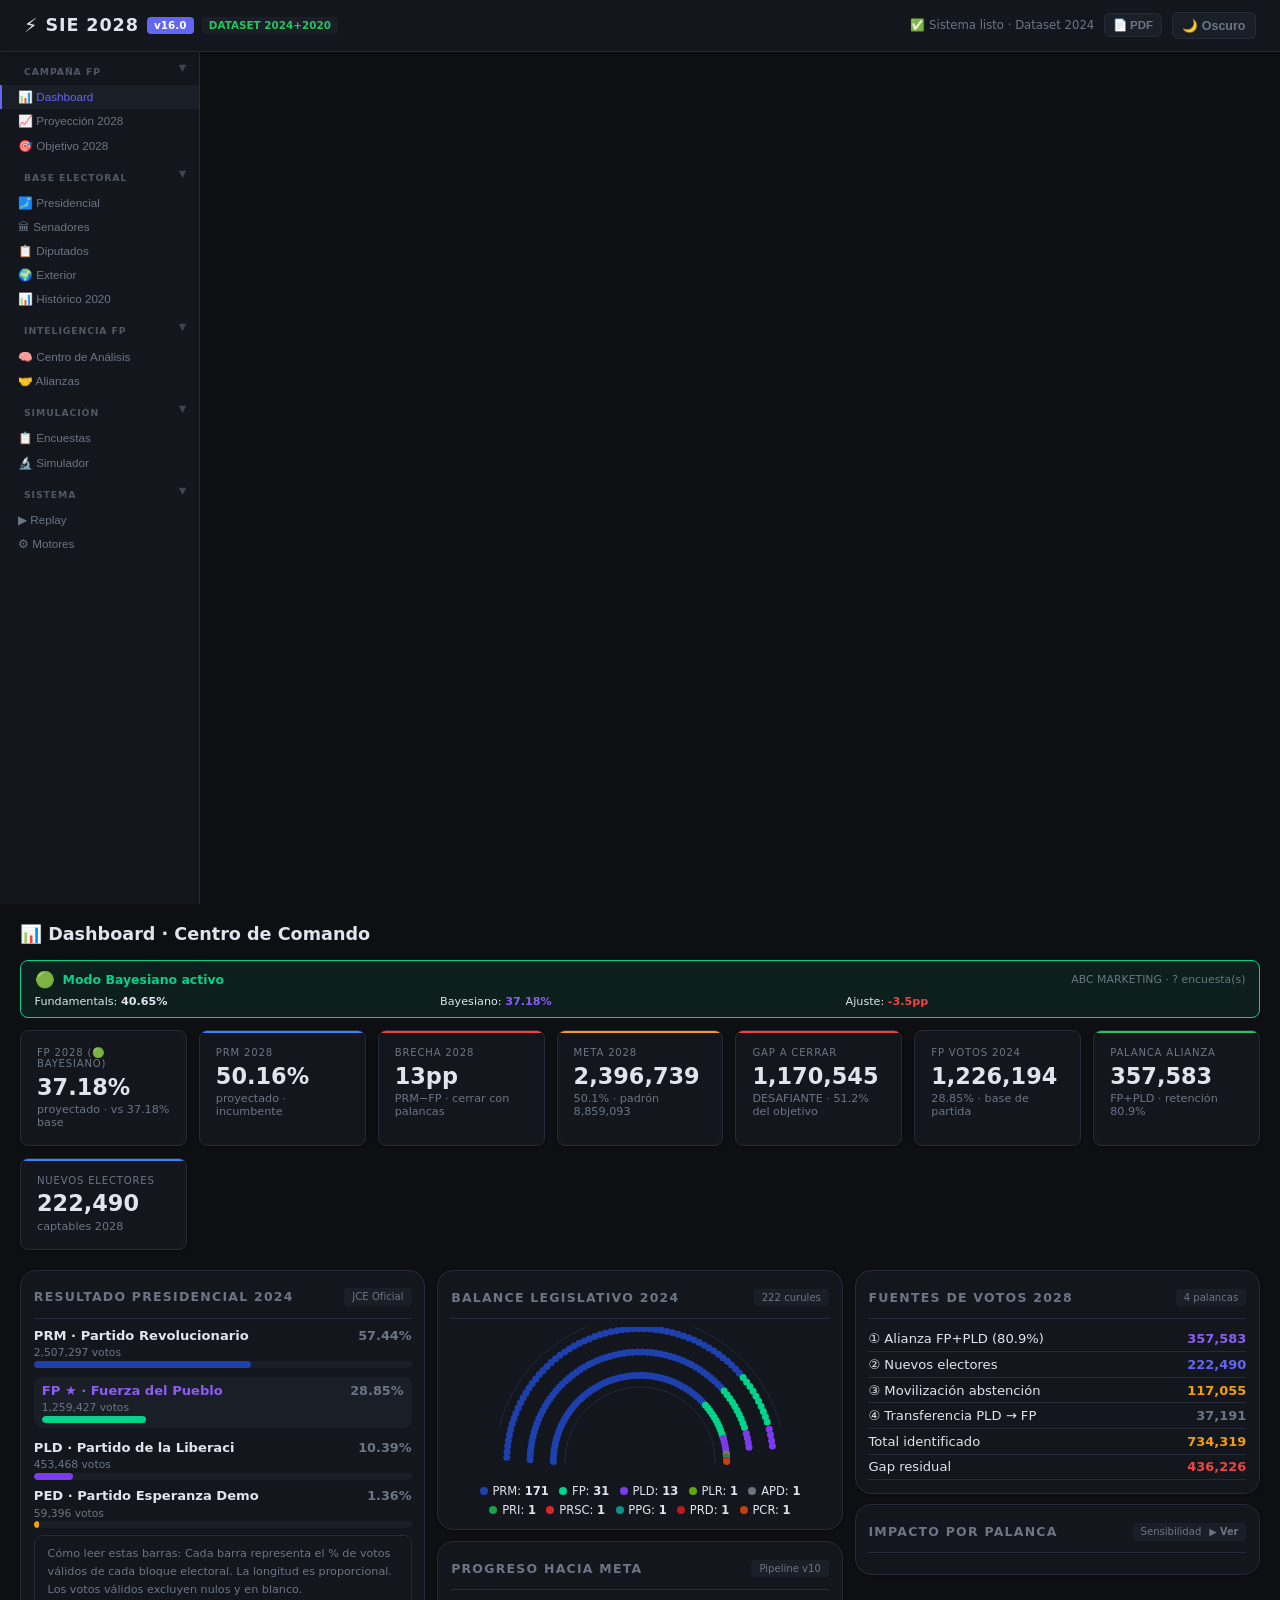
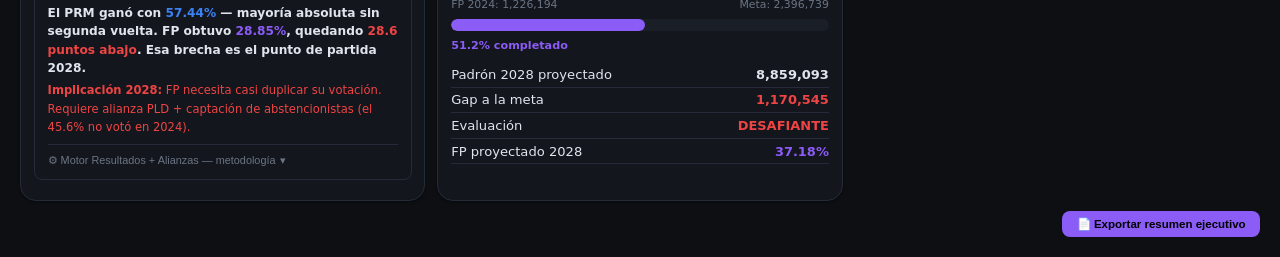
==== commit ebb3fbb6: "Add files via upload" ====
--- a/index.html
+++ b/index.html
@@ -248,138 +248,75 @@
 <!-- ══════════════ BASE ELECTORAL ══════════════ -->
 
 <div id="view-presidencial" class="view">
-  <div class="section-title">🗾 Resultados Presidenciales 2024</div>
+  <div class="section-title">🗾 Presidencial 2024</div>
+
+  <!-- Row 1: KPIs -->
   <div class="kpi-grid" id="pres-kpis"></div>
-  <div class="grid g2">
-    <div class="card">
-      <div class="card-hdr"><span class="card-title">Por bloque electoral</span><span class="card-badge">JCE Oficial · Con alianzas</span></div>
-      <div id="pres-blocs-bars" class="bar-list"></div>
-      <div id="nota-pres-barras"></div>
-    </div>
-    <div class="card">
-      <div class="card-hdr"><span class="card-title">Estadísticas del proceso</span></div>
-      <div id="pres-stats"></div>
-    </div>
-  </div>
-  <div class="card" style="margin-top:.85rem">
-    <div class="card-hdr"><span class="card-title">Por partido individual</span><span class="card-badge">Sin agrupar por alianza</span></div>
-    <div id="pres-all-parties" class="card-scroll"></div>
-  </div>
-  <!-- Desglose por provincia -->
-  <div class="card" style="margin-top:.85rem">
-    <div class="card-hdr" style="cursor:pointer;user-select:none" onclick="togglePresDesglose('prov')">
-      <span class="card-title">📍 Resultados por provincia</span>
-      <span class="card-badge" id="pres-prov-badge">▶ Expandir · 32 provincias</span>
-    </div>
-    <div id="pres-prov-panel" style="display:none">
-      <div class="prov-grid" id="pres-prov-grid"></div>
-    </div>
-  </div>
-  <!-- Desglose por municipio -->
-  <div class="card" style="margin-top:.65rem">
-    <div class="card-hdr" style="cursor:pointer;user-select:none" onclick="togglePresDesglose('muni')">
-      <span class="card-title">🏘 Resultados por municipio</span>
-      <span class="card-badge" id="pres-muni-badge">▶ Expandir · 158 municipios</span>
-    </div>
-    <div id="pres-muni-panel" style="display:none">
-      <div style="padding:.5rem .75rem;background:var(--bg3);border-bottom:1px solid var(--border);display:flex;gap:.5rem;align-items:center;flex-wrap:wrap">
-        <span style="font-size:.7rem;color:var(--muted);font-weight:600">Filtrar por provincia:</span>
-        <select id="pres-muni-filter" onchange="renderPresidencialMuniFiltered()" style="background:var(--bg2);border:1px solid var(--border);color:var(--text);padding:.2rem .5rem;border-radius:.3rem;font-size:.72rem">
-          <option value="">Todas (158)</option>
-        </select>
-      </div>
-      <div id="pres-muni-grid" class="card-scroll"></div>
-    </div>
-  </div>
-</div>
-
-<div id="view-senadores" class="view">
-  <div class="section-title">🏛 Senadores 2024 — 32 Provincias</div>
-  <div class="kpi-grid" id="sen-kpis"></div>
-    <div id="nota-sen-grid"></div>
-  <div class="tab-bar" id="sen-tab-bar">
-    <button class="tab-btn active" data-tab="sen-tab-real">Por partido real</button>
-    <button class="tab-btn" data-tab="sen-tab-coal">Por bloque coalición</button>
-  </div>
-  <div id="sen-tab-real" class="tab-panel active">
-    <div class="prov-grid" id="sen-prov-grid"></div>
-  </div>
-  <div id="sen-tab-coal" class="tab-panel">
-    <div id="sen-coal-detail"></div>
-  </div>
-</div>
-
-<div id="view-diputados" class="view">
-  <div class="section-title">📋 Diputados 2024 — D'Hondt</div>
-  <div class="kpi-grid" id="dip-kpis"></div>
-    <div id="nota-dip"></div>
-  <div class="grid g2">
-    <div class="card">
-      <div class="card-hdr"><span class="card-title">Curules por partido</span><span class="card-badge">178+5+7=190</span></div>
-      <div id="dip-bar-list" class="bar-list"></div>
-    </div>
-    <div class="card">
-      <div class="card-hdr"><span class="card-title">Exterior + Lista Nacional</span></div>
-      <div id="ext-detail"></div>
-      <div class="divider"></div>
-      <div id="nat-detail"></div>
-    </div>
-  </div>
-  <div class="card" style="margin-top:.85rem">
-    <div class="card-hdr"><span class="card-title">Por circunscripción</span><span class="card-badge">D'Hondt · umbral 2%</span></div>
-    <div id="dip-circ-grid" class="card-scroll"></div>
-  </div>
-</div>
-
-<div id="view-exterior" class="view">
-  <div class="section-title">🌍 Voto Exterior 2024</div>
-  <div class="kpi-grid" id="ext-kpis"></div>
-  <div class="card" style="margin-top:.85rem">
-    <div class="card-hdr"><span class="card-title">3 Circunscripciones del Exterior</span><span class="card-badge">863,784 inscritos</span></div>
-    <div id="ext-circs"></div>
-  </div>
-</div>
-
-<div id="view-historico" class="view">
-  <div class="section-title">📊 Histórico 2020 — Comparativa</div>
-  <div class="card-desc" style="margin-bottom:.85rem;padding:.5rem .75rem;background:var(--bg2);border:1px solid var(--border);border-radius:var(--r);border-left:3px solid var(--gold);font-size:.75rem;color:var(--muted)">
-    <strong style="color:var(--text)">Nota metodológica:</strong> Los resultados 2024 incluyen alianzas electorales agrupadas por bloque. Los resultados 2020 se muestran por partido individual (alianzas 2020 estaban en formación, no son directamente comparables a las de 2024).
-  </div>
-  <div class="kpi-grid" id="hist-kpis"></div>
-  <div class="grid g2" style="margin-top:.85rem">
-    <div class="card">
-      <div class="card-hdr"><span class="card-title">Presidencial 2020</span><span class="card-badge">JCE Oficial · Sin alianzas</span></div>
-      <div id="hist-pres-bars" class="bar-list"></div>
-    </div>
-    <div class="card">
-      <div class="card-hdr"><span class="card-title">Curules 2020 vs 2024</span><span class="card-badge">Comparativo legislativo</span></div>
-      <div id="hist-curules-comp"></div>
-    </div>
-  </div>
-  <div class="card" style="margin-top:.85rem">
-    <div class="card-hdr"><span class="card-title">Swing presidencial por provincia</span><span class="card-badge">Δ puntos porcentuales 2020→2024</span></div>
-    <div class="card-desc">Cambio en el apoyo a cada partido entre 2020 y 2024 por provincia. Positivo = ganó terreno. Negativo = perdió terreno.</div>
-    <div id="hist-swing-grid" class="card-scroll"></div>
-  </div>
-  <div class="card" style="margin-top:.85rem">
-    <div class="card-hdr"><span class="card-title">Senadores 2020</span><span class="card-badge">PRM: 25 · PLD: 7</span></div>
-    <div class="prov-grid" id="hist-sen-grid"></div>
-  </div>
-</div>
-
-<!-- ══════════════ INTELIGENCIA FP ══════════════ -->
-
-<div id="view-inteligencia" class="view">
-  <div class="section-title">🧠 Inteligencia FP — Centro de Análisis</div>
-  <!-- Tabs internos -->
-  <div class="tab-bar" id="intel-tab-bar" style="margin-bottom:.8rem">
-    <button class="tab-btn active" data-itab="intel-transferencia">🔄 Transferencia</button>
-    <button class="tab-btn" data-itab="intel-potencial">🎯 Potencial</button>
-    <button class="tab-btn" data-itab="intel-movilizacion">🚀 Movilización</button>
-    <button class="tab-btn" data-itab="intel-oportunidades">💡 Oportunidades</button>
-  </div>
-
-  <!-- TAB: Transferencia -->
+
+  <!-- Row 2: Compact 2-col -->
+  <div style="display:grid;grid-template-columns:1fr 1fr;gap:.65rem;margin-top:.65rem">
+
+    <!-- Col A: Blocs + stats -->
+    <div style="display:flex;flex-direction:column;gap:.65rem">
+      <div class="card">
+        <div class="card-hdr">
+          <span class="card-title">Por bloque</span>
+          <span class="card-badge">JCE · Con alianzas</span>
+        </div>
+        <div id="pres-blocs-bars" class="bar-list"></div>
+        <div id="nota-pres-barras"></div>
+      </div>
+      <div class="card">
+        <div class="card-hdr"><span class="card-title">Proceso electoral</span></div>
+        <div id="pres-stats"></div>
+      </div>
+    </div>
+
+    <!-- Col B: Partidos individuales (lista compacta) -->
+    <div class="card">
+      <div class="card-hdr">
+        <span class="card-title">Por partido individual</span>
+        <span class="card-badge">Sin agrupar</span>
+      </div>
+      <div id="pres-all-parties" class="card-scroll" style="max-height:440px"></div>
+    </div>
+
+  </div>
+
+  <!-- Row 3: Territorio — 2 collapsibles -->
+  <div style="display:grid;grid-template-columns:1fr 1fr;gap:.65rem;margin-top:.65rem">
+
+    <!-- Provincias -->
+    <div class="card">
+      <div class="card-hdr" style="cursor:pointer;user-select:none" onclick="togglePresDesglose('prov')">
+        <span class="card-title">📍 Por provincia</span>
+        <span class="card-badge" id="pres-prov-badge">▶ Expandir · 32</span>
+      </div>
+      <div id="pres-prov-panel" style="display:none">
+        <div class="prov-grid" id="pres-prov-grid"></div>
+      </div>
+    </div>
+
+    <!-- Municipios -->
+    <div class="card">
+      <div class="card-hdr" style="cursor:pointer;user-select:none" onclick="togglePresDesglose('muni')">
+        <span class="card-title">🏘 Por municipio</span>
+        <span class="card-badge" id="pres-muni-badge">▶ Expandir · 182</span>
+      </div>
+      <div id="pres-muni-panel" style="display:none">
+        <div style="padding:.4rem .65rem;background:var(--bg3);border-bottom:1px solid var(--border);display:flex;gap:.5rem;align-items:center">
+          <span style="font-size:.68rem;color:var(--muted);font-weight:600">Provincia:</span>
+          <select id="pres-muni-filter" onchange="renderPresidencialMuniFiltered()"
+            style="background:var(--bg2);border:1px solid var(--border);color:var(--text);padding:.18rem .4rem;border-radius:.3rem;font-size:.7rem;flex:1">
+            <option value="">Todas (182)</option>
+          </select>
+        </div>
+        <div id="pres-muni-grid"></div>
+      </div>
+    </div>
+
+  </div>
+<!-- TAB: Transferencia -->
   <div id="intel-transferencia" class="intel-panel">
     <div class="kpi-grid" id="transf-kpis"></div>
     <div id="nota-transferencia"></div>
@@ -665,14 +602,10 @@
 // Nav colapsable
 function toggleGroup(groupId) {
   var grp = document.getElementById(groupId);
-  var hdr = grp.querySelector('.nav-group-hdr');
-  var items = grp.querySelector('.nav-items');
-  var isOpen = hdr.classList.contains('open');
-  // Colapsar todos
-  document.querySelectorAll('.nav-group-hdr').forEach(function(h){ h.classList.remove('open'); });
-  document.querySelectorAll('.nav-items').forEach(function(i){ i.classList.remove('open'); });
-  // Abrir si estaba cerrado
-  if (!isOpen) { hdr.classList.add('open'); items.classList.add('open'); }
+  if (!grp) return;
+  var isCollapsed = grp.classList.contains('collapsed');
+  // Toggle this group
+  grp.classList.toggle('collapsed', !isCollapsed);
 }
 
 // Routing: clic en nav-btn
--- a/assets/css/styles.css
+++ b/assets/css/styles.css
@@ -18,10 +18,10 @@
 }
 
 *{box-sizing:border-box;margin:0;padding:0}
-body{background:var(--bg);color:var(--text);font-family:'Segoe UI',system-ui,sans-serif;min-height:100vh;display:flex;flex-direction:column;transition:background .25s,color .25s}
+body{background:var(--bg);color:var(--text);font-family:'Segoe UI',system-ui,sans-serif;min-height:100vh;display:grid;grid-template-rows:auto 1fr;grid-template-columns:auto 1fr;transition:background .25s,color .25s}
 
 /* ── TOPBAR ── */
-.topbar{background:var(--bg2);border-bottom:1px solid var(--border);padding:.75rem 1.5rem;display:flex;align-items:center;justify-content:space-between;position:sticky;top:0;z-index:100;box-shadow:var(--shadow)}
+.topbar{background:var(--bg2);border-bottom:1px solid var(--border);grid-column:1/-1;padding:.75rem 1.5rem;display:flex;align-items:center;justify-content:space-between;position:sticky;top:0;z-index:100;box-shadow:var(--shadow)}
 .brand{display:flex;align-items:center;gap:.5rem}
 .brand-name{font-size:1.1rem;font-weight:700;letter-spacing:.05em;color:var(--text)}
 .badge{background:var(--accent);color:#fff;font-size:.65rem;font-weight:700;padding:.15rem .45rem;border-radius:.25rem}
@@ -32,16 +32,40 @@
 .theme-toggle:hover{color:var(--text);border-color:var(--accent)}
 
 /* ── NAV JERÁRQUICO ── */
-.nav{background:var(--bg2);border-bottom:1px solid var(--border);display:flex;align-items:stretch;overflow-x:auto;scrollbar-width:none;gap:0}
+.nav{
+  grid-column:1;grid-row:2;
+  background:var(--bg2);
+  border-right:1px solid var(--border);
+  display:flex;
+  flex-direction:column;
+  width:200px;
+  min-width:200px;
+  overflow-y:auto;
+  overflow-x:hidden;
+  position:sticky;
+  top:0;
+  height:calc(100vh - var(--topbar-h,48px));
+  gap:0;
+  scrollbar-width:thin;
+  scrollbar-color:var(--border) transparent;
+  flex-shrink:0;
+}
 .nav::-webkit-scrollbar{display:none}
-.nav-group{display:flex;align-items:stretch;gap:0;padding:0 .25rem;position:relative}
-.nav-group-label{font-size:.55rem;font-weight:800;letter-spacing:.12em;color:var(--muted);text-transform:uppercase;padding:.28rem .4rem 0;display:flex;align-items:flex-start;white-space:nowrap;opacity:.55;pointer-events:none}
+.nav-group{display:flex;flex-direction:column;width:100%;padding:0}
+.nav-group-label{font-size:.58rem;font-weight:800;letter-spacing:.1em;color:var(--muted);text-transform:uppercase;padding:.55rem .75rem .15rem;white-space:nowrap;opacity:.7;pointer-events:none;display:block}
+.nav-group-hdr{display:flex;align-items:center;justify-content:space-between;padding:.35rem .75rem;cursor:pointer;user-select:none;font-size:.72rem;font-weight:600;color:var(--muted);transition:color .15s}
+.nav-group-hdr:hover{color:var(--text)}
+.nav-items{display:flex;flex-direction:column}
+.nav-group.collapsed .nav-items{display:none}
+.nav-arrow{font-size:.6rem;opacity:.5;transition:transform .2s}
+.nav-group:not(.collapsed) .nav-arrow{transform:rotate(90deg)}
+
 .nav-sep{width:1px;background:var(--border);margin:.4rem .2rem;flex-shrink:0;align-self:stretch}
-.nav-btn{background:none;border:none;color:var(--muted);padding:.5rem .8rem;font-size:.78rem;font-weight:600;cursor:pointer;border-bottom:2px solid transparent;transition:all .2s;white-space:nowrap;display:flex;align-items:center;gap:.3rem}
-.nav-btn:hover{color:var(--text)}.nav-btn.active{color:var(--accent);border-bottom-color:var(--accent)}
+.nav-btn{background:none;border:none;border-left:2px solid transparent;color:var(--muted);padding:.32rem .75rem .32rem 1rem;font-size:.73rem;font-weight:500;cursor:pointer;white-space:nowrap;width:100%;text-align:left;display:flex;align-items:center;gap:.3rem;transition:color .15s,background .15s}
+.nav-btn:hover{color:var(--text);background:var(--bg3)}.nav-btn.active{color:var(--accent);border-left-color:var(--accent);background:var(--bg3)}
 
 /* ── LAYOUT ── */
-.main{flex:1;padding:1.25rem;max-width:1440px;margin:0 auto;width:100%}
+.main{grid-column:2;grid-row:2;padding:1.25rem;max-width:1440px;margin:0 auto;width:100%;overflow-y:auto;min-width:0}
 .view{display:none}.view.active{display:block}
 .grid{display:grid;gap:1rem}
 .g2{grid-template-columns:repeat(2,1fr)}.g3{grid-template-columns:repeat(3,1fr)}.g4{grid-template-columns:repeat(4,1fr)}
@@ -192,3 +216,48 @@
 .sim-total-ok{background:rgba(34,197,94,.12);color:var(--green)}
 .sim-total-warn{background:rgba(245,158,11,.12);color:var(--gold)}
 .sim-total-error{background:rgba(239,68,68,.12);color:var(--red)}
+
+/* ── SIE v16: Card scroll limits ── */
+.card-scroll{
+  max-height: 420px;
+  overflow-y: auto;
+  scrollbar-width: thin;
+  scrollbar-color: var(--border) transparent;
+}
+.card-scroll::-webkit-scrollbar { width: 4px; }
+.card-scroll::-webkit-scrollbar-track { background: transparent; }
+.card-scroll::-webkit-scrollbar-thumb { background: var(--border); border-radius: 2px; }
+
+/* Taller scrollable zones for specific sections */
+#pres-muni-grid.card-scroll { max-height: none; overflow: visible; }
+#enc-lista.card-scroll        { max-height: 500px; }
+#transf-pres.card-scroll,
+#transf-sen.card-scroll,
+#transf-dip.card-scroll      { max-height: 380px; }
+#movilizacion-list.card-scroll{ max-height: 440px; }
+#proy-territorial.card-scroll,
+#proy-sen-territorial.card-scroll { max-height: 480px; }
+#opp-lista.card-scroll,
+#opp-ganadas.card-scroll     { max-height: 360px; }
+
+/* ── SIE v16: Typography scale ── */
+:root {
+  --fs-xs:   .63rem;   /* labels, sub-badges */
+  --fs-sm:   .7rem;    /* secondary text, muted lines */
+  --fs-base: .78rem;   /* default body text */
+  --fs-md:   .85rem;   /* card body, list items */
+  --fs-lg:   .92rem;   /* section values */
+  --fs-xl:   1.05rem;  /* KPI values */
+  --fs-2xl:  1.2rem;   /* headline KPIs */
+  --fs-3xl:  1.6rem;   /* big metric */
+}
+
+/* Prevent oversized text in KPI values */
+.kpi-val { font-size: clamp(.95rem, 1.8vw, 1.4rem); font-weight: 800; }
+.kpi-label { font-size: var(--fs-xs); }
+
+/* Card consistency */
+.card-hdr { min-height: 2.2rem; }
+.card-title { font-size: var(--fs-base); }
+.card-badge { font-size: var(--fs-xs); }
+.card-desc  { font-size: var(--fs-sm); line-height: 1.5; }
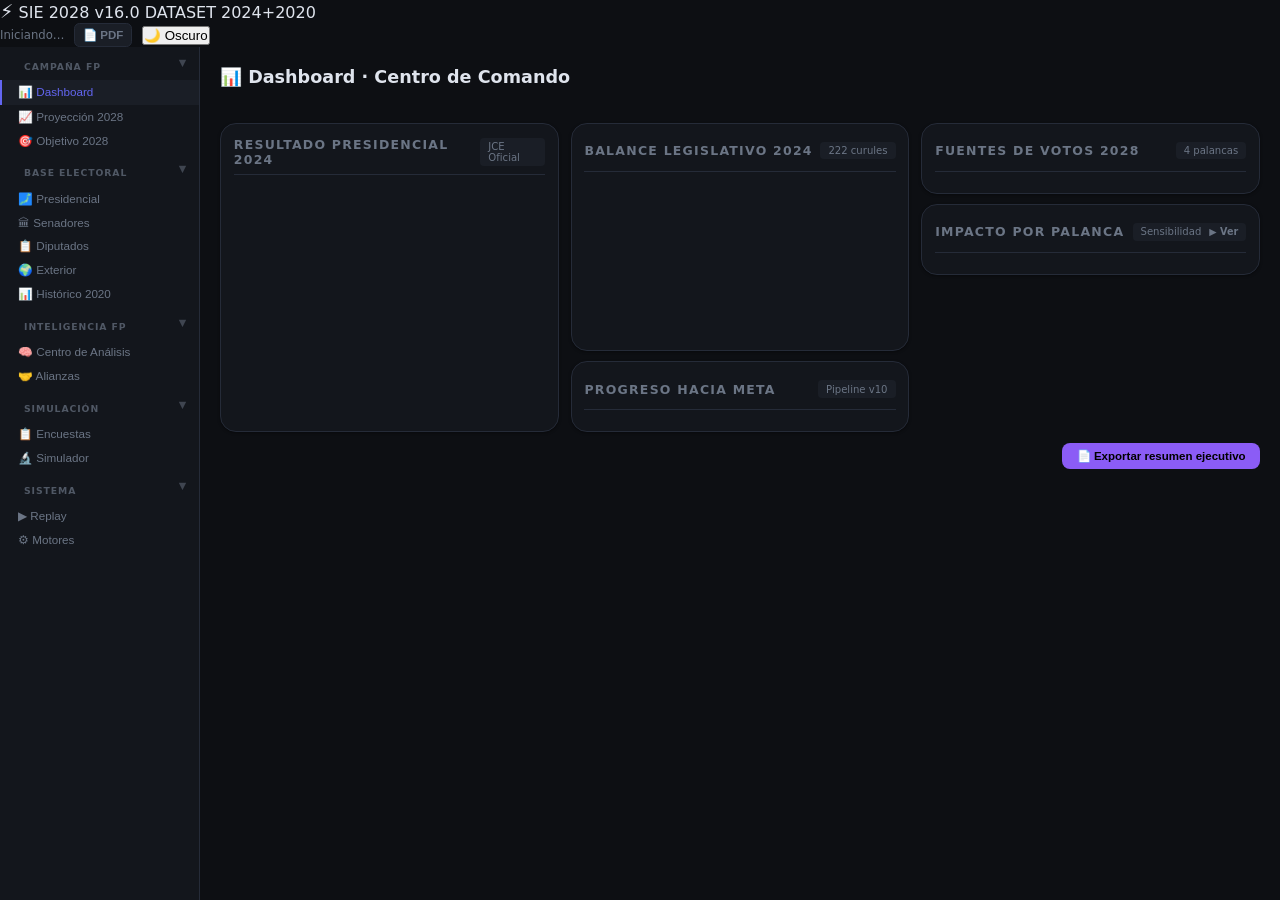
==== commit 5b467710: "Add files via upload" ====
--- a/index.html
+++ b/index.html
@@ -28,7 +28,7 @@
   </div>
 </header>
 
-<div class="app-shell">
+<div class="layout">
 
 <!-- NAV COLAPSABLE -->
 <nav class="nav" id="main-nav">
@@ -389,6 +389,94 @@
 
 <!-- Vistas legacy vacías para compatibilidad con nav routing -->
 <!-- Legacy views consolidated into view-inteligencia (Centro de Análisis) -->
+
+<div id="view-senadores" class="view">
+    <div class="section-title">🏛 Senadores 2024 — 32 Provincias</div>
+    <div class="kpi-grid" id="sen-kpis"></div>
+    <!-- Tabs: ganador real vs bloque coalición -->
+    <div class="tab-bar" id="sen-tab-bar">
+      <button class="tab-btn active" data-tab="sen-real">Ganador real por partido</button>
+      <button class="tab-btn" data-tab="sen-coal">Por bloque coalición</button>
+    </div>
+    <div id="sen-tab-real" class="tab-panel active">
+      <div class="prov-grid" id="sen-prov-grid"></div>
+    </div>
+    <div id="sen-tab-coal" class="tab-panel">
+      <div id="sen-coal-detail"></div>
+    </div>
+  </div>
+
+<div id="view-diputados" class="view">
+    <div class="section-title">📋 Diputados 2024 — D'Hondt</div>
+    <div class="kpi-grid" id="dip-kpis"></div>
+    <div class="grid g2">
+      <div class="card">
+        <div class="card-hdr"><span class="card-title">Curules por partido</span><span class="card-badge">178+5+7=190</span></div>
+        <div id="dip-bar-list" class="bar-list"></div>
+      </div>
+      <div class="card">
+        <div class="card-hdr"><span class="card-title">Diputados Exterior</span><span class="card-badge">7 curules</span></div>
+        <div id="ext-detail"></div>
+        <div class="divider"></div>
+        <div class="card-hdr" style="padding-top:.6rem"><span class="card-title">Lista Nacional</span><span class="card-badge">5 curules</span></div>
+        <div id="nat-detail"></div>
+      </div>
+    </div>
+    <div class="card" style="margin-top:1rem">
+      <div class="card-hdr"><span class="card-title">Por circunscripción</span><span class="card-badge">D'Hondt umbral 2%</span></div>
+      <div id="dip-circ-grid"></div>
+    </div>
+  </div>
+
+<div id="view-exterior" class="view">
+    <div class="section-title">🌍 Voto Exterior 2024</div>
+    <div class="kpi-grid" id="ext-kpis"></div>
+    <div class="card" style="margin-top:1rem">
+      <div class="card-hdr">
+        <span class="card-title">3 Circunscripciones del Exterior</span>
+        <span class="card-badge">Pres. + Diputados · 863,784 inscritos</span>
+      </div>
+      <div id="ext-circs"></div>
+    </div>
+  </div>
+
+<div id="view-historico" class="view">
+    <div class="section-title">📊 Histórico 2020 — Comparativa vs 2024</div>
+    <div class="kpi-grid" id="hist-kpis"></div>
+
+    <div class="grid g2" style="margin-top:1rem">
+      <div class="card">
+        <div class="card-hdr">
+          <span class="card-title">Presidencial 2020 por partido</span>
+          <span class="card-badge">JCE Oficial · Sin alianzas</span>
+        </div>
+        <div id="hist-pres-bars" class="bar-list"></div>
+      </div>
+      <div class="card">
+        <div class="card-hdr">
+          <span class="card-title">Curules 2020 vs 2024</span>
+          <span class="card-badge">Legislativo comparado</span>
+        </div>
+        <div id="hist-curules-comp"></div>
+      </div>
+    </div>
+
+    <div class="card" style="margin-top:1rem">
+      <div class="card-hdr">
+        <span class="card-title">Swing presidencial por provincia</span>
+        <span class="card-badge">Δ% 2024 vs 2020</span>
+      </div>
+      <div id="hist-swing-grid"></div>
+    </div>
+
+    <div class="card" style="margin-top:1rem">
+      <div class="card-hdr">
+        <span class="card-title">Senadores 2020 — Ganador por provincia</span>
+        <span class="card-badge">PRM: 25 · PLD: 7</span>
+      </div>
+      <div class="prov-grid" id="hist-sen-grid"></div>
+    </div>
+  </div>
 
 <div id="view-alianzas" class="view">
   <div class="section-title">🤝 Alianzas Electorales</div>
@@ -595,7 +683,7 @@
 </div>
 
 </main>
-</div><!-- /app-shell -->
+</div><!-- /layout -->
 
 <script src="./app.js"></script>
 <script>
@@ -737,8 +825,7 @@
 // Senadores tabs: manejados por el listener genérico de .tab-btn (data-tab = ID del panel)
 // Abrir grupo inicial al cargar
 (function(){
-  var grp=document.getElementById('grp-campana');
-  if(grp){grp.querySelector('.nav-group-hdr').classList.add('open');grp.querySelector('.nav-items').classList.add('open');}
+  // Groups start expanded by default — toggleGroup adds .collapsed to close
 })();
 </script>
 </body>
--- a/assets/css/styles.css
+++ b/assets/css/styles.css
@@ -18,37 +18,35 @@
 }
 
 *{box-sizing:border-box;margin:0;padding:0}
-body{background:var(--bg);color:var(--text);font-family:'Segoe UI',system-ui,sans-serif;min-height:100vh;display:grid;grid-template-rows:auto 1fr;grid-template-columns:auto 1fr;transition:background .25s,color .25s}
-
-/* ── TOPBAR ── */
-.topbar{background:var(--bg2);border-bottom:1px solid var(--border);grid-column:1/-1;padding:.75rem 1.5rem;display:flex;align-items:center;justify-content:space-between;position:sticky;top:0;z-index:100;box-shadow:var(--shadow)}
-.brand{display:flex;align-items:center;gap:.5rem}
-.brand-name{font-size:1.1rem;font-weight:700;letter-spacing:.05em;color:var(--text)}
-.badge{background:var(--accent);color:#fff;font-size:.65rem;font-weight:700;padding:.15rem .45rem;border-radius:.25rem}
-.badge-ds{background:var(--bg3);color:var(--green);border:1px solid var(--green)33;font-size:.65rem;font-weight:700;padding:.15rem .45rem;border-radius:.25rem}
-
-/* ── BOTÓN MODO CLARO/OSCURO ── */
-.theme-toggle{background:var(--bg3);border:1px solid var(--border);color:var(--muted);padding:.3rem .6rem;border-radius:.375rem;cursor:pointer;font-size:.78rem;font-weight:600;transition:all .15s;display:flex;align-items:center;gap:.3rem}
-.theme-toggle:hover{color:var(--text);border-color:var(--accent)}
-
-/* ── NAV JERÁRQUICO ── */
+body{
+  background:var(--bg);
+  color:var(--text);
+  font-family:'Segoe UI',system-ui,sans-serif;
+  height:100vh;
+  overflow:hidden;
+  display:flex;
+  flex-direction:column;
+  transition:background .25s,color .25s;
+}
+.layout{
+  flex:1;
+  display:flex;
+  overflow:hidden;
+  min-height:0;
+}
 .nav{
-  grid-column:1;grid-row:2;
+  width:200px;
+  min-width:200px;
+  flex-shrink:0;
   background:var(--bg2);
   border-right:1px solid var(--border);
   display:flex;
   flex-direction:column;
-  width:200px;
-  min-width:200px;
   overflow-y:auto;
   overflow-x:hidden;
-  position:sticky;
-  top:0;
-  height:calc(100vh - var(--topbar-h,48px));
-  gap:0;
   scrollbar-width:thin;
   scrollbar-color:var(--border) transparent;
-  flex-shrink:0;
+  z-index:10;
 }
 .nav::-webkit-scrollbar{display:none}
 .nav-group{display:flex;flex-direction:column;width:100%;padding:0}
@@ -65,7 +63,7 @@
 .nav-btn:hover{color:var(--text);background:var(--bg3)}.nav-btn.active{color:var(--accent);border-left-color:var(--accent);background:var(--bg3)}
 
 /* ── LAYOUT ── */
-.main{grid-column:2;grid-row:2;padding:1.25rem;max-width:1440px;margin:0 auto;width:100%;overflow-y:auto;min-width:0}
+.main{flex:1;padding:1.25rem;overflow-y:auto;min-width:0;}
 .view{display:none}.view.active{display:block}
 .grid{display:grid;gap:1rem}
 .g2{grid-template-columns:repeat(2,1fr)}.g3{grid-template-columns:repeat(3,1fr)}.g4{grid-template-columns:repeat(4,1fr)}
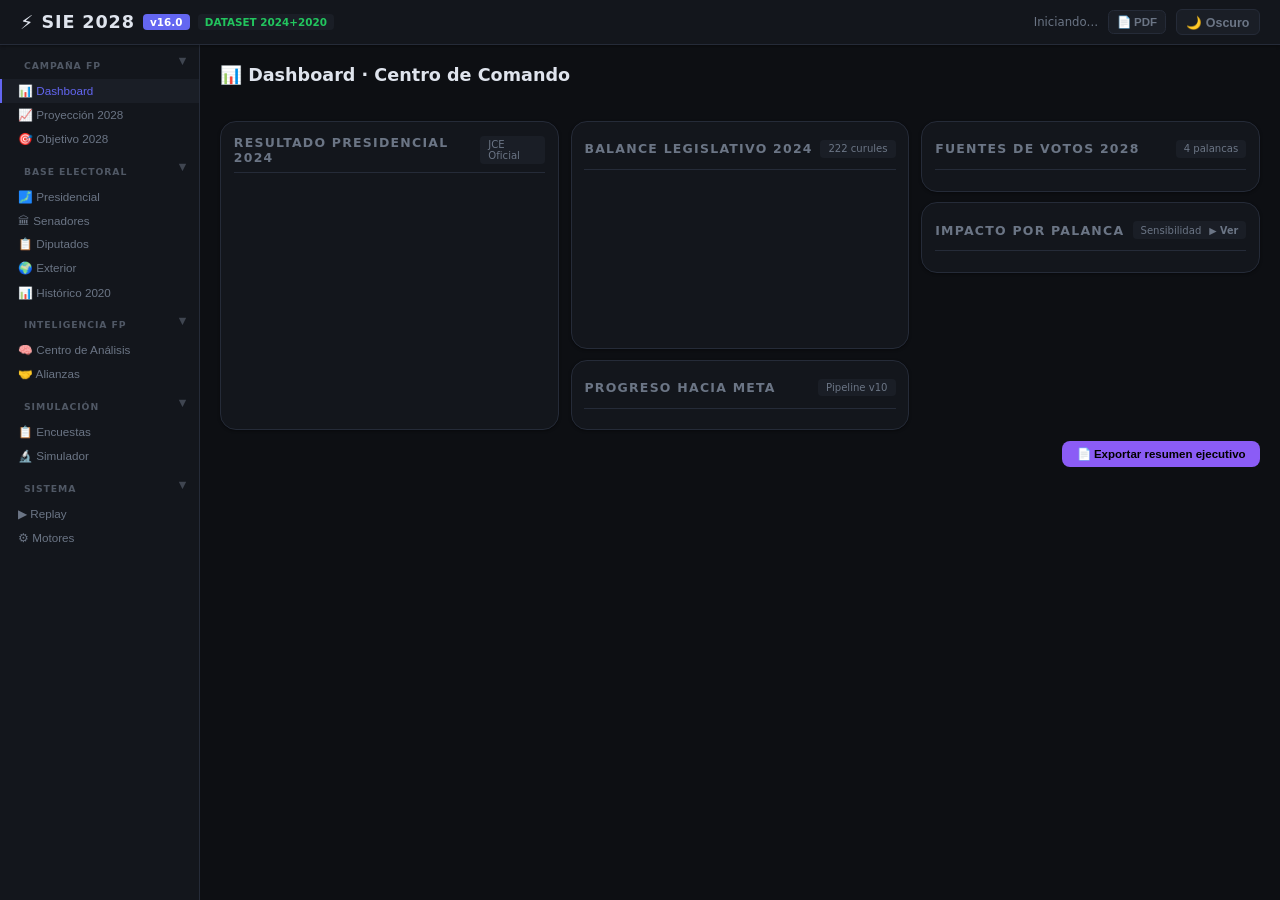
==== commit e84b615c: "Add files via upload" ====
--- a/index.html
+++ b/index.html
@@ -477,6 +477,60 @@
       <div class="prov-grid" id="hist-sen-grid"></div>
     </div>
   </div>
+
+<div id="view-inteligencia" class="view">
+  <div class="section-title">🧠 Centro de Análisis</div>
+  <div class="tab-bar" id="intel-tab-bar">
+    <button class="tab-btn active" data-itab="intel-transferencia">Transferencia PLD</button>
+    <button class="tab-btn" data-itab="intel-potencial">Potencial</button>
+    <button class="tab-btn" data-itab="intel-movilizacion">Movilización</button>
+    <button class="tab-btn" data-itab="intel-oportunidades">Oportunidades</button>
+  </div>
+  <div id="intel-transferencia" class="intel-panel">
+    <div class="kpi-grid" id="transf-kpis"></div>
+    <div class="grid g2" style="margin-top:.75rem">
+      <div class="card">
+        <div class="card-hdr"><span class="card-title">Presidencial</span><span class="card-badge">PLD 2020 → FP 2024</span></div>
+        <div id="transf-pres" class="card-scroll"></div>
+      </div>
+      <div class="card">
+        <div class="card-hdr"><span class="card-title">Senadores</span><span class="card-badge">Por provincia</span></div>
+        <div id="transf-sen" class="card-scroll"></div>
+      </div>
+    </div>
+    <div class="card" style="margin-top:.75rem">
+      <div class="card-hdr"><span class="card-title">Diputados</span><span class="card-badge">Por circunscripción</span></div>
+      <div id="transf-dip" class="card-scroll"></div>
+    </div>
+  </div>
+  <div id="intel-potencial" class="intel-panel" style="display:none">
+    <div class="kpi-grid" id="pot-kpis"></div>
+    <div class="card" style="margin-top:.65rem">
+      <div class="card-hdr"><span class="card-title">Potencial por provincia</span></div>
+      <div id="potencial-lista" class="card-scroll"></div>
+    </div>
+  </div>
+  <div id="intel-movilizacion" class="intel-panel" style="display:none">
+    <div class="kpi-grid" id="mov-kpis"></div>
+    <div class="card" style="margin-top:.65rem">
+      <div class="card-hdr"><span class="card-title">Plan de movilización</span></div>
+      <div id="movilizacion-list" class="card-scroll"></div>
+    </div>
+  </div>
+  <div id="intel-oportunidades" class="intel-panel" style="display:none">
+    <div class="kpi-grid" id="opp-kpis"></div>
+    <div class="grid g2" style="margin-top:.75rem">
+      <div class="card">
+        <div class="card-hdr"><span class="card-title">Oportunidades</span></div>
+        <div id="opp-lista" class="card-scroll"></div>
+      </div>
+      <div class="card">
+        <div class="card-hdr"><span class="card-title">Circunscripciones ganadas</span></div>
+        <div id="opp-ganadas" class="card-scroll"></div>
+      </div>
+    </div>
+  </div>
+</div>
 
 <div id="view-alianzas" class="view">
   <div class="section-title">🤝 Alianzas Electorales</div>
--- a/assets/css/styles.css
+++ b/assets/css/styles.css
@@ -28,6 +28,25 @@
   flex-direction:column;
   transition:background .25s,color .25s;
 }
+/* ── TOPBAR ── */
+.topbar{
+  background:var(--bg2);
+  border-bottom:1px solid var(--border);
+  padding:.55rem 1.25rem;
+  display:flex;
+  align-items:center;
+  justify-content:space-between;
+  flex-shrink:0;
+  z-index:100;
+  box-shadow:var(--shadow);
+}
+.brand{display:flex;align-items:center;gap:.5rem}
+.brand-name{font-size:1.1rem;font-weight:700;letter-spacing:.05em;color:var(--text)}
+.badge{background:var(--accent);color:#fff;font-size:.65rem;font-weight:700;padding:.15rem .45rem;border-radius:.25rem}
+.badge-ds{background:var(--bg3);color:var(--green);border:1px solid var(--green)33;font-size:.65rem;font-weight:700;padding:.15rem .45rem;border-radius:.25rem}
+.theme-toggle{background:var(--bg3);border:1px solid var(--border);color:var(--muted);padding:.3rem .6rem;border-radius:.375rem;cursor:pointer;font-size:.78rem;font-weight:600;transition:all .15s;display:flex;align-items:center;gap:.3rem}
+.theme-toggle:hover{color:var(--text);border-color:var(--accent)}
+
 .layout{
   flex:1;
   display:flex;
